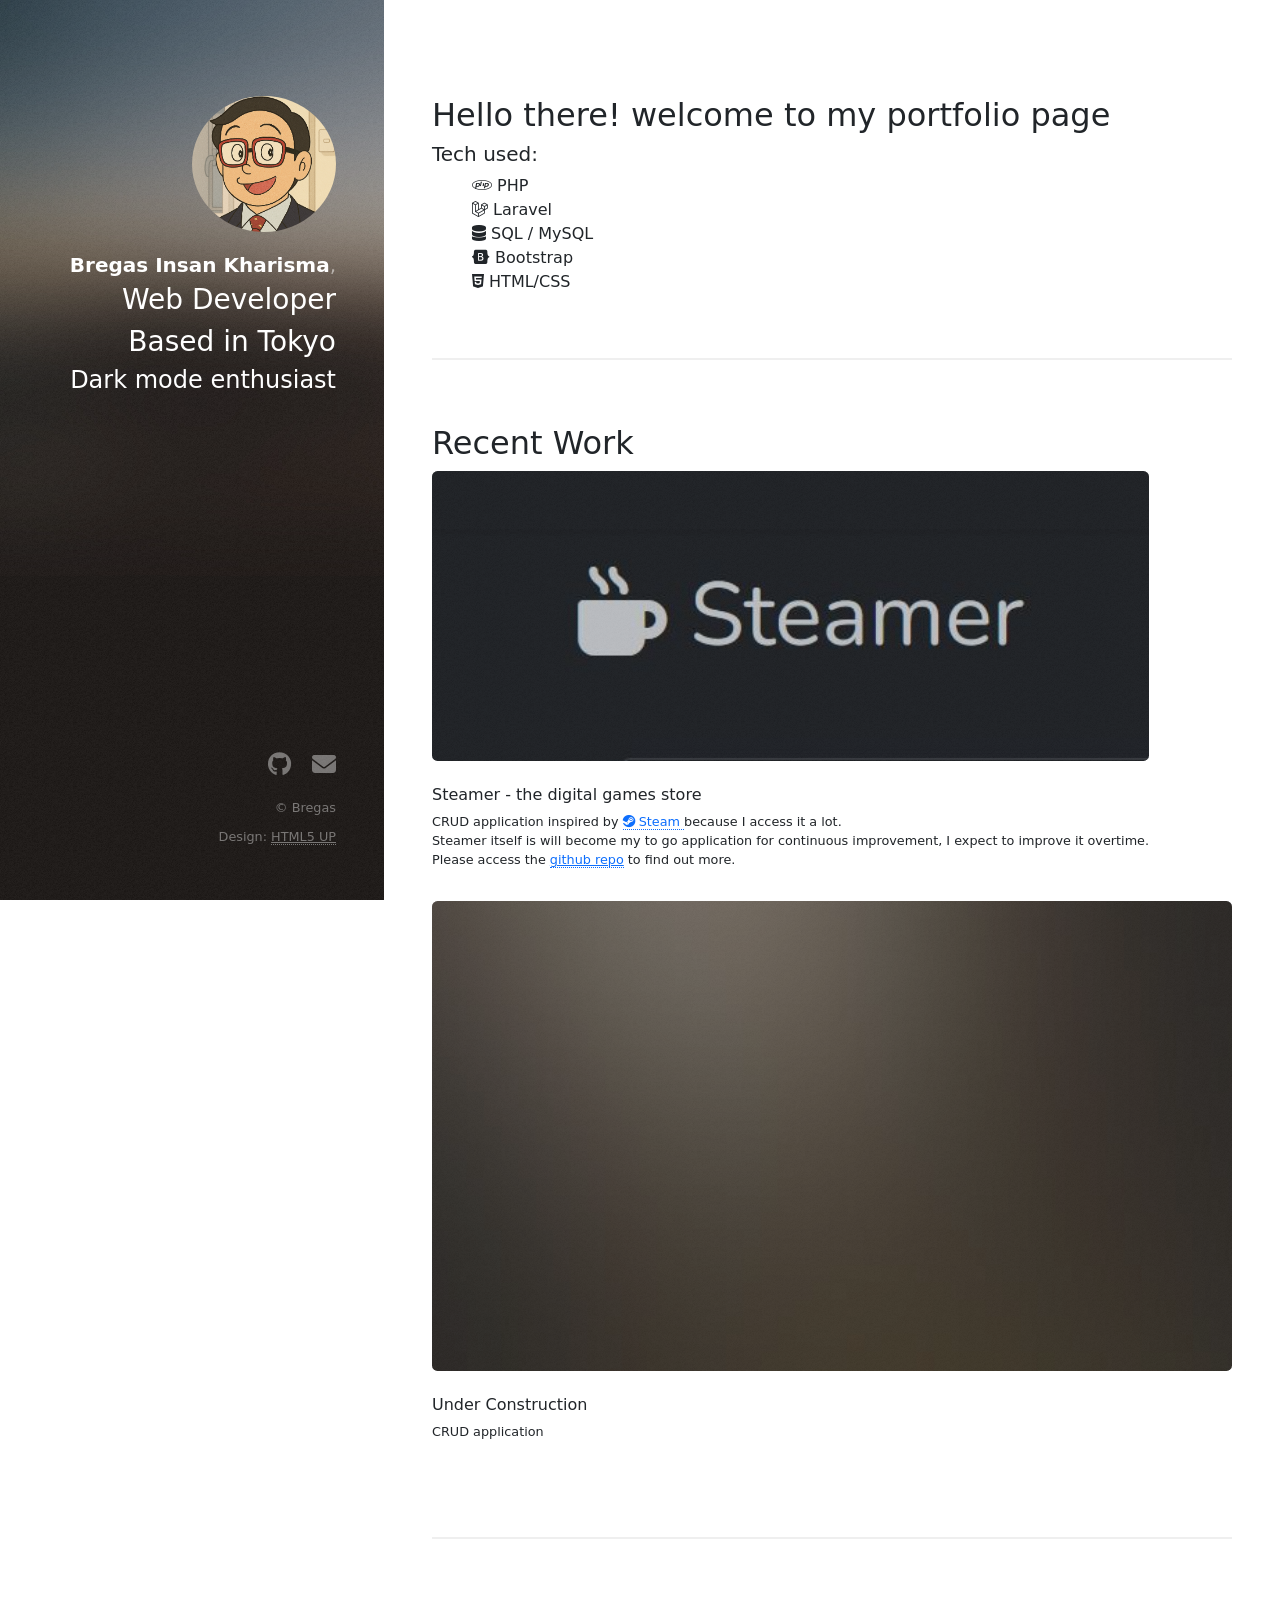
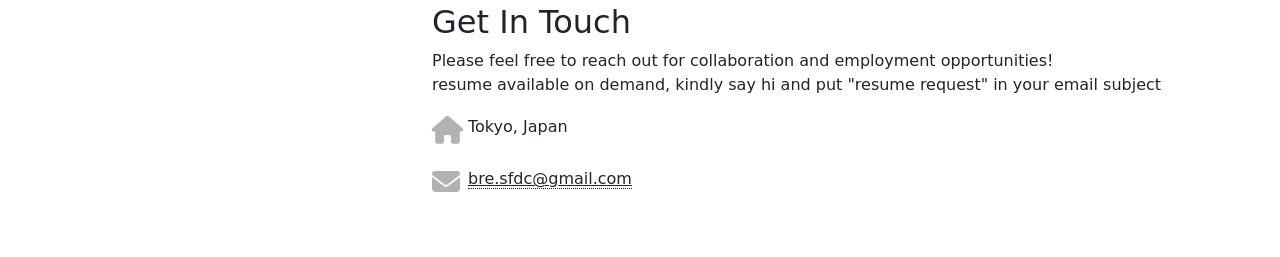
==== index.html @ 103cbf83 "Update index.html" ====
<!DOCTYPE HTML>
<!--
	Strata by HTML5 UP
	html5up.net | @ajlkn
	Free for personal and commercial use under the CCA 3.0 license (html5up.net/license)
-->
<html>

<head>
	<title>Bregas | ブレガス</title>
	<meta charset="utf-8" />
	<meta name="viewport" content="width=device-width, initial-scale=1, user-scalable=no" />
	<link rel="stylesheet" href="assets/css/main.css" />

	<!-- Bootstrap -->
	<link rel="stylesheet" href="https://cdn.jsdelivr.net/npm/bootstrap@5.3.3/dist/css/bootstrap.min.css"
		integrity="sha384-QWTKZyjpPEjISv5WaRU9OFeRpok6YctnYmDr5pNlyT2bRjXh0JMhjY6hW+ALEwIH" crossorigin="anonymous">

	<!-- Fontawesome -->
	<link rel="stylesheet" href="https://cdnjs.cloudflare.com/ajax/libs/font-awesome/6.7.2/css/all.min.css"
		integrity="sha512-Evv84Mr4kqVGRNSgIGL/F/aIDqQb7xQ2vcrdIwxfjThSH8CSR7PBEakCr51Ck+w+/U6swU2Im1vVX0SVk9ABhg=="
		crossorigin="anonymous" referrerpolicy="no-referrer" />

</head>

<body class="is-preload">

	<!-- Header -->
	<header id="header">
		<div class="inner">
			<img src="images/avatar.jpg" alt="" class="image avatar" />
			<h1><strong>Bregas Insan Kharisma</strong>,</h1>
			<h3>Web Developer</h3>
			<h3>Based in Tokyo</h3>
			<h4>Dark mode enthusiast</h4>
		</div>
	</header>

	<!-- Main -->
	<div id="main">

		<!-- One -->
		<section id="one">
			<header class="major">
				<h2>Hello there! welcome to my portfolio page</h2>
			</header>
			<h5>Tech used:</h5>
			<ul class="action" style="list-style: none;">
				<li><i class="fa-brands fa-php"></i> PHP</li>
				<li><i class="fa-brands fa-laravel"></i> Laravel</li>
				<li><i class="fa-solid fa-database"></i></i> SQL / MySQL</li>
				<li><i class="fa-brands fa-bootstrap"></i> Bootstrap</li>
				<li><i class="fa-brands fa-html5"></i> HTML/CSS</li>
			</ul>
		</section>

		<!-- Two -->
		<section id="two">
			<h2>Recent Work</h2>
			<div class="row">
				<article class="col-auto col-12-xsmall work-item">
					<a href="https://bre-portfolio.fun/" class="image fit thumb" target="_blank"><img
							src="images/thumbs/steamer.JPG" alt="steamer" /></a>
					<h3>Steamer - the digital games store</h3>
					<p>CRUD application inspired by <a href="https://store.steampowered.com/"
							class="text-decoration-none" target="_blank"><i class="fa-brands fa-steam"></i> Steam
						</a> because I access it a lot.<br>
						Steamer itself is will become my to go application for continuous improvement, I expect to
						improve it overtime.<br>
						Please access the <a href="https://github.com/Bregas-git/steamer" target="_blank">github
							repo</a> to find out more.
					</p>
				</article>
				<article class="col- col-12-xsmall work-item md">
					<a href="#" class="image fit thumb"><img src="images/thumbs/02.jpg" alt="" /></a>
					<h3>Under Construction</h3>
					<p>CRUD application</p>
				</article>
			</div>
			<!-- <ul class="actions">
				<li><a href="#" class="button">Full Portfolio</a></li>
			</ul> -->
		</section>

		<!-- Three -->
		<section id="three">
			<h2>Get In Touch</h2>
			<p>Please feel free to reach out for collaboration and employment opportunities! <br>
				resume available on demand, kindly say hi and put "resume request" in your email subject
			</p>
			<div class="col-4 col-12-small">
				<ul class="labeled-icons">
					<li>
						<h3 class="icon solid fa-home"><span class="label">Address</span></h3>
						Tokyo, Japan
					</li>
					<!-- <li>
						<h3 class="icon solid fa-mobile-alt"><span class="label">Phone</span></h3>
						000-000-0000
					</li> -->
					<li>
						<h3 class="icon solid fa-envelope"><span class="label">Email</span></h3>
						<a href="#">bre.sfdc@gmail.com</a>
					</li>
				</ul>
			</div>
	</div>
	</section>

	<!-- Four -->
	<!--
					<section id="four">
						<h2>Elements</h2>

						<section>
							<h4>Text</h4>
							<p>This is <b>bold</b> and this is <strong>strong</strong>. This is <i>italic</i> and this is <em>emphasized</em>.
							This is <sup>superscript</sup> text and this is <sub>subscript</sub> text.
							This is <u>underlined</u> and this is code: <code>for (;;) { ... }</code>. Finally, <a href="#">this is a link</a>.</p>
							<hr />
							<header>
								<h4>Heading with a Subtitle</h4>
								<p>Lorem ipsum dolor sit amet nullam id egestas urna aliquam</p>
							</header>
							<p>Nunc lacinia ante nunc ac lobortis. Interdum adipiscing gravida odio porttitor sem non mi integer non faucibus ornare mi ut ante amet placerat aliquet. Volutpat eu sed ante lacinia sapien lorem accumsan varius montes viverra nibh in adipiscing blandit tempus accumsan.</p>
							<header>
								<h5>Heading with a Subtitle</h5>
								<p>Lorem ipsum dolor sit amet nullam id egestas urna aliquam</p>
							</header>
							<p>Nunc lacinia ante nunc ac lobortis. Interdum adipiscing gravida odio porttitor sem non mi integer non faucibus ornare mi ut ante amet placerat aliquet. Volutpat eu sed ante lacinia sapien lorem accumsan varius montes viverra nibh in adipiscing blandit tempus accumsan.</p>
							<hr />
							<h2>Heading Level 2</h2>
							<h3>Heading Level 3</h3>
							<h4>Heading Level 4</h4>
							<h5>Heading Level 5</h5>
							<h6>Heading Level 6</h6>
							<hr />
							<h5>Blockquote</h5>
							<blockquote>Fringilla nisl. Donec accumsan interdum nisi, quis tincidunt felis sagittis eget tempus euismod. Vestibulum ante ipsum primis in faucibus vestibulum. Blandit adipiscing eu felis iaculis volutpat ac adipiscing accumsan faucibus. Vestibulum ante ipsum primis in faucibus lorem ipsum dolor sit amet nullam adipiscing eu felis.</blockquote>
							<h5>Preformatted</h5>
							<pre><code>i = 0;

while (!deck.isInOrder()) {
print 'Iteration ' + i;
deck.shuffle();
i++;
}

print 'It took ' + i + ' iterations to sort the deck.';</code></pre>
						</section>

						<section>
							<h4>Lists</h4>
							<div class="row">
								<div class="col-6 col-12-xsmall">
									<h5>Unordered</h5>
									<ul>
										<li>Dolor pulvinar etiam magna etiam.</li>
										<li>Sagittis adipiscing lorem eleifend.</li>
										<li>Felis enim feugiat dolore viverra.</li>
									</ul>
									<h5>Alternate</h5>
									<ul class="alt">
										<li>Dolor pulvinar etiam magna etiam.</li>
										<li>Sagittis adipiscing lorem eleifend.</li>
										<li>Felis enim feugiat dolore viverra.</li>
									</ul>
								</div>
								<div class="col-6 col-12-xsmall">
									<h5>Ordered</h5>
									<ol>
										<li>Dolor pulvinar etiam magna etiam.</li>
										<li>Etiam vel felis at lorem sed viverra.</li>
										<li>Felis enim feugiat dolore viverra.</li>
										<li>Dolor pulvinar etiam magna etiam.</li>
										<li>Etiam vel felis at lorem sed viverra.</li>
										<li>Felis enim feugiat dolore viverra.</li>
									</ol>
									<h5>Icons</h5>
									<ul class="icons">
										<li><a href="#" class="icon brands fa-twitter"><span class="label">Twitter</span></a></li>
										<li><a href="#" class="icon brands fa-facebook-f"><span class="label">Facebook</span></a></li>
										<li><a href="#" class="icon brands fa-instagram"><span class="label">Instagram</span></a></li>
										<li><a href="#" class="icon brands fa-github"><span class="label">Github</span></a></li>
										<li><a href="#" class="icon brands fa-dribbble"><span class="label">Dribbble</span></a></li>
										<li><a href="#" class="icon brands fa-tumblr"><span class="label">Tumblr</span></a></li>
									</ul>
								</div>
							</div>
							<h5>Actions</h5>
							<ul class="actions">
								<li><a href="#" class="button primary">Default</a></li>
								<li><a href="#" class="button">Default</a></li>
							</ul>
							<ul class="actions small">
								<li><a href="#" class="button primary small">Small</a></li>
								<li><a href="#" class="button small">Small</a></li>
							</ul>
							<div class="row">
								<div class="col-6 col-12-small">
									<ul class="actions stacked">
										<li><a href="#" class="button primary">Default</a></li>
										<li><a href="#" class="button">Default</a></li>
									</ul>
								</div>
								<div class="col-6 col-12-small">
									<ul class="actions stacked">
										<li><a href="#" class="button primary small">Small</a></li>
										<li><a href="#" class="button small">Small</a></li>
									</ul>
								</div>
								<div class="col-6 col-12-small">
									<ul class="actions stacked">
										<li><a href="#" class="button primary fit">Default</a></li>
										<li><a href="#" class="button fit">Default</a></li>
									</ul>
								</div>
								<div class="col-6 col-12-small">
									<ul class="actions stacked">
										<li><a href="#" class="button primary small fit">Small</a></li>
										<li><a href="#" class="button small fit">Small</a></li>
									</ul>
								</div>
							</div>
						</section>

						<section>
							<h4>Table</h4>
							<h5>Default</h5>
							<div class="table-wrapper">
								<table>
									<thead>
										<tr>
											<th>Name</th>
											<th>Description</th>
											<th>Price</th>
										</tr>
									</thead>
									<tbody>
										<tr>
											<td>Item One</td>
											<td>Ante turpis integer aliquet porttitor.</td>
											<td>29.99</td>
										</tr>
										<tr>
											<td>Item Two</td>
											<td>Vis ac commodo adipiscing arcu aliquet.</td>
											<td>19.99</td>
										</tr>
										<tr>
											<td>Item Three</td>
											<td> Morbi faucibus arcu accumsan lorem.</td>
											<td>29.99</td>
										</tr>
										<tr>
											<td>Item Four</td>
											<td>Vitae integer tempus condimentum.</td>
											<td>19.99</td>
										</tr>
										<tr>
											<td>Item Five</td>
											<td>Ante turpis integer aliquet porttitor.</td>
											<td>29.99</td>
										</tr>
									</tbody>
									<tfoot>
										<tr>
											<td colspan="2"></td>
											<td>100.00</td>
										</tr>
									</tfoot>
								</table>
							</div>

							<h5>Alternate</h5>
							<div class="table-wrapper">
								<table class="alt">
									<thead>
										<tr>
											<th>Name</th>
											<th>Description</th>
											<th>Price</th>
										</tr>
									</thead>
									<tbody>
										<tr>
											<td>Item One</td>
											<td>Ante turpis integer aliquet porttitor.</td>
											<td>29.99</td>
										</tr>
										<tr>
											<td>Item Two</td>
											<td>Vis ac commodo adipiscing arcu aliquet.</td>
											<td>19.99</td>
										</tr>
										<tr>
											<td>Item Three</td>
											<td> Morbi faucibus arcu accumsan lorem.</td>
											<td>29.99</td>
										</tr>
										<tr>
											<td>Item Four</td>
											<td>Vitae integer tempus condimentum.</td>
											<td>19.99</td>
										</tr>
										<tr>
											<td>Item Five</td>
											<td>Ante turpis integer aliquet porttitor.</td>
											<td>29.99</td>
										</tr>
									</tbody>
									<tfoot>
										<tr>
											<td colspan="2"></td>
											<td>100.00</td>
										</tr>
									</tfoot>
								</table>
							</div>
						</section>

						<section>
							<h4>Buttons</h4>
							<ul class="actions">
								<li><a href="#" class="button primary">Primary</a></li>
								<li><a href="#" class="button">Default</a></li>
							</ul>
							<ul class="actions">
								<li><a href="#" class="button large">Large</a></li>
								<li><a href="#" class="button">Default</a></li>
								<li><a href="#" class="button small">Small</a></li>
							</ul>
							<ul class="actions fit">
								<li><a href="#" class="button primary fit">Fit</a></li>
								<li><a href="#" class="button fit">Fit</a></li>
							</ul>
							<ul class="actions fit small">
								<li><a href="#" class="button primary fit small">Fit + Small</a></li>
								<li><a href="#" class="button fit small">Fit + Small</a></li>
							</ul>
							<ul class="actions">
								<li><a href="#" class="button primary icon solid fa-download">Icon</a></li>
								<li><a href="#" class="button icon solid fa-download">Icon</a></li>
							</ul>
							<ul class="actions">
								<li><span class="button primary disabled">Primary</span></li>
								<li><span class="button disabled">Default</span></li>
							</ul>
						</section>

						<section>
							<h4>Form</h4>
							<form method="post" action="#">
								<div class="row gtr-uniform gtr-50">
									<div class="col-6 col-12-xsmall">
										<input type="text" name="demo-name" id="demo-name" value="" placeholder="Name" />
									</div>
									<div class="col-6 col-12-xsmall">
										<input type="email" name="demo-email" id="demo-email" value="" placeholder="Email" />
									</div>
									<div class="col-12">
										<select name="demo-category" id="demo-category">
											<option value="">- Category -</option>
											<option value="1">Manufacturing</option>
											<option value="1">Shipping</option>
											<option value="1">Administration</option>
											<option value="1">Human Resources</option>
										</select>
									</div>
									<div class="col-4 col-12-small">
										<input type="radio" id="demo-priority-low" name="demo-priority" checked>
										<label for="demo-priority-low">Low Priority</label>
									</div>
									<div class="col-4 col-12-small">
										<input type="radio" id="demo-priority-normal" name="demo-priority">
										<label for="demo-priority-normal">Normal Priority</label>
									</div>
									<div class="col-4 col-12-small">
										<input type="radio" id="demo-priority-high" name="demo-priority">
										<label for="demo-priority-high">High Priority</label>
									</div>
									<div class="col-6 col-12-small">
										<input type="checkbox" id="demo-copy" name="demo-copy">
										<label for="demo-copy">Email me a copy of this message</label>
									</div>
									<div class="col-6 col-12-small">
										<input type="checkbox" id="demo-human" name="demo-human" checked>
										<label for="demo-human">I am a human and not a robot</label>
									</div>
									<div class="col-12">
										<textarea name="demo-message" id="demo-message" placeholder="Enter your message" rows="6"></textarea>
									</div>
									<div class="col-12">
										<ul class="actions">
											<li><input type="submit" value="Send Message" class="primary" /></li>
											<li><input type="reset" value="Reset" /></li>
										</ul>
									</div>
								</div>
							</form>
						</section>

						<section>
							<h4>Image</h4>
							<h5>Fit</h5>
							<div class="box alt">
								<div class="row gtr-50 gtr-uniform">
									<div class="col-12"><span class="image fit"><img src="images/fulls/05.jpg" alt="" /></span></div>
									<div class="col-4"><span class="image fit"><img src="images/thumbs/01.jpg" alt="" /></span></div>
									<div class="col-4"><span class="image fit"><img src="images/thumbs/02.jpg" alt="" /></span></div>
									<div class="col-4"><span class="image fit"><img src="images/thumbs/03.jpg" alt="" /></span></div>
									<div class="col-4"><span class="image fit"><img src="images/thumbs/04.jpg" alt="" /></span></div>
									<div class="col-4"><span class="image fit"><img src="images/thumbs/05.jpg" alt="" /></span></div>
									<div class="col-4"><span class="image fit"><img src="images/thumbs/06.jpg" alt="" /></span></div>
									<div class="col-4"><span class="image fit"><img src="images/thumbs/03.jpg" alt="" /></span></div>
									<div class="col-4"><span class="image fit"><img src="images/thumbs/02.jpg" alt="" /></span></div>
									<div class="col-4"><span class="image fit"><img src="images/thumbs/01.jpg" alt="" /></span></div>
								</div>
							</div> -->
	</section>

	</section>


	</div>

	<!-- Footer -->
	<footer id="footer">
		<div class="inner">
			<ul class="icons">
				<li><a href="https://github.com/Bregas-git" class="icon brands fa-github"><span
							class="label">Twitter</span></a></li>
				<li><a href="" class="icon solid fa-envelope"><span class="label">Email</span></a></li>
			</ul>
			<ul class="copyright">
				<li>&copy; Bregas</li>
				<li>Design: <a href="http://html5up.net">HTML5 UP</a></li>
			</ul>
		</div>
	</footer>

	<!-- Scripts -->
	<script src="assets/js/jquery.min.js"></script>
	<script src="assets/js/browser.min.js"></script>
	<script src="assets/js/breakpoints.min.js"></script>
	<script src="assets/js/util.js"></script>
	<script src="assets/js/main.js"></script>

</body>

</html>
---- assets/css/main.css ----
@import url("fontawesome-all.min.css");
@import url("https://fonts.googleapis.com/css?family=Source+Sans+Pro:400,400italic");

/*
	Strata by HTML5 UP
	html5up.net | @ajlkn
	Free for personal and commercial use under the CCA 3.0 license (html5up.net/license)
*/

html, body, div, span, applet, object,
iframe, h1, h2, h3, h4, h5, h6, p, blockquote,
pre, a, abbr, acronym, address, big, cite,
code, del, dfn, em, img, ins, kbd, q, s, samp,
small, strike, strong, sub, sup, tt, var, b,
u, i, center, dl, dt, dd, ol, ul, li, fieldset,
form, label, legend, table, caption, tbody,
tfoot, thead, tr, th, td, article, aside,
canvas, details, embed, figure, figcaption,
footer, header, hgroup, menu, nav, output, ruby,
section, summary, time, mark, audio, video {
	margin: 0;
	padding: 0;
	border: 0;
	font-size: 100%;
	font: inherit;
	vertical-align: baseline;}

article, aside, details, figcaption, figure,
footer, header, hgroup, menu, nav, section {
	display: block;}

body {
	line-height: 1;
}

ol, ul {
	list-style: none;
}

blockquote, q {
	quotes: none;
}

	blockquote:before, blockquote:after, q:before, q:after {
		content: '';
		content: none;
	}

table {
	border-collapse: collapse;
	border-spacing: 0;
}

body {
	-webkit-text-size-adjust: none;
}

mark {
	background-color: transparent;
	color: inherit;
}

input::-moz-focus-inner {
	border: 0;
	padding: 0;
}

input, select, textarea {
	-moz-appearance: none;
	-webkit-appearance: none;
	-ms-appearance: none;
	appearance: none;
}

/* Basic */

	html {
		box-sizing: border-box;
	}

	*, *:before, *:after {
		box-sizing: inherit;
	}

	body {
		background: #3b3b3b;
	}

		body.is-preload *, body.is-preload *:before, body.is-preload *:after {
			-moz-animation: none !important;
			-webkit-animation: none !important;
			-ms-animation: none !important;
			animation: none !important;
			-moz-transition: none !important;
			-webkit-transition: none !important;
			-ms-transition: none !important;
			transition: none !important;
		}

	body, input, select, textarea {
		color: #a2a2a2;
		font-family: "Source Sans Pro", Helvetica, sans-serif;
		font-size: 16pt;
		font-weight: 400;
		line-height: 1.75em;
	}

	a {
		-moz-transition: color 0.2s ease-in-out, border-color 0.2s ease-in-out;
		-webkit-transition: color 0.2s ease-in-out, border-color 0.2s ease-in-out;
		-ms-transition: color 0.2s ease-in-out, border-color 0.2s ease-in-out;
		transition: color 0.2s ease-in-out, border-color 0.2s ease-in-out;
		border-bottom: dotted 1px;
		color: #49bf9d;
		text-decoration: none;
	}

		a:hover {
			border-bottom-color: transparent;
			color: #49bf9d !important;
			text-decoration: none;
		}

	strong, b {
		color: #787878;
		font-weight: 400;
	}

	em, i {
		font-style: italic;
	}

	p {
		margin: 0 0 2em 0;
	}

	h1, h2, h3, h4, h5, h6 {
		color: #787878;
		font-weight: 400;
		line-height: 1em;
		margin: 0 0 1em 0;
	}

		h1 a, h2 a, h3 a, h4 a, h5 a, h6 a {
			color: inherit;
			text-decoration: none;
		}

	h1 {
		font-size: 2em;
		line-height: 1.5em;
	}

	h2 {
		font-size: 1.5em;
		line-height: 1.5em;
	}

	h3 {
		font-size: 1.25em;
		line-height: 1.5em;
	}

	h4 {
		font-size: 1.1em;
		line-height: 1.5em;
	}

	h5 {
		font-size: 0.9em;
		line-height: 1.5em;
	}

	h6 {
		font-size: 0.7em;
		line-height: 1.5em;
	}

	sub {
		font-size: 0.8em;
		position: relative;
		top: 0.5em;
	}

	sup {
		font-size: 0.8em;
		position: relative;
		top: -0.5em;
	}

	hr {
		border: 0;
		border-bottom: solid 2px #efefef;
		margin: 2em 0;
	}

		hr.major {
			margin: 3em 0;
		}

	blockquote {
		border-left: solid 6px #efefef;
		font-style: italic;
		margin: 0 0 2em 0;
		padding: 0.5em 0 0.5em 1.5em;
	}

	code {
		background: #f7f7f7;
		border-radius: 0.35em;
		border: solid 2px #efefef;
		font-family: "Courier New", monospace;
		font-size: 0.9em;
		margin: 0 0.25em;
		padding: 0.25em 0.65em;
	}

	pre {
		-webkit-overflow-scrolling: touch;
		font-family: "Courier New", monospace;
		font-size: 0.9em;
		margin: 0 0 2em 0;
	}

		pre code {
			display: block;
			line-height: 1.75em;
			padding: 1em 1.5em;
			overflow-x: auto;
		}

	.align-left {
		text-align: left;
	}

	.align-center {
		text-align: center;
	}

	.align-right {
		text-align: right;
	}

/* Container */

	.container {
		margin: 0 auto;
		max-width: calc(100% - 4em);
		width: 100%;
	}

		.container.xsmall {
			width: 25%;
		}

		.container.small {
			width: 50%;
		}

		.container.medium {
			width: 75%;
		}

		.container.large {
			width: 125%;
		}

		.container.xlarge {
			width: 150%;
		}

		.container.max {
			width: 100%;
		}

		@media screen and (max-width: 980px) {

			.container {
				width: 100% !important;
				max-width: 100% !important;
			}

		}

		@media screen and (max-width: 480px) {

			.container {
				max-width: calc(100% - 3em);
			}

		}

/* Row */

	.row {
		display: flex;
		flex-wrap: wrap;
		box-sizing: border-box;
		align-items: stretch;
	}

		.row > * {
			box-sizing: border-box;
		}

		.row.gtr-uniform > * > :last-child {
			margin-bottom: 0;
		}

		.row.aln-left {
			justify-content: flex-start;
		}

		.row.aln-center {
			justify-content: center;
		}

		.row.aln-right {
			justify-content: flex-end;
		}

		.row.aln-top {
			align-items: flex-start;
		}

		.row.aln-middle {
			align-items: center;
		}

		.row.aln-bottom {
			align-items: flex-end;
		}

		.row > .imp {
			order: -1;
		}

		.row > .col-1 {
			width: 8.33333%;
		}

		.row > .off-1 {
			margin-left: 8.33333%;
		}

		.row > .col-2 {
			width: 16.66667%;
		}

		.row > .off-2 {
			margin-left: 16.66667%;
		}

		.row > .col-3 {
			width: 25%;
		}

		.row > .off-3 {
			margin-left: 25%;
		}

		.row > .col-4 {
			width: 33.33333%;
		}

		.row > .off-4 {
			margin-left: 33.33333%;
		}

		.row > .col-5 {
			width: 41.66667%;
		}

		.row > .off-5 {
			margin-left: 41.66667%;
		}

		.row > .col-6 {
			width: 50%;
		}

		.row > .off-6 {
			margin-left: 50%;
		}

		.row > .col-7 {
			width: 58.33333%;
		}

		.row > .off-7 {
			margin-left: 58.33333%;
		}

		.row > .col-8 {
			width: 66.66667%;
		}

		.row > .off-8 {
			margin-left: 66.66667%;
		}

		.row > .col-9 {
			width: 75%;
		}

		.row > .off-9 {
			margin-left: 75%;
		}

		.row > .col-10 {
			width: 83.33333%;
		}

		.row > .off-10 {
			margin-left: 83.33333%;
		}

		.row > .col-11 {
			width: 91.66667%;
		}

		.row > .off-11 {
			margin-left: 91.66667%;
		}

		.row > .col-12 {
			width: 100%;
		}

		.row > .off-12 {
			margin-left: 100%;
		}

		.row.gtr-0 {
			margin-top: 0;
			margin-left: 0em;
		}

			.row.gtr-0 > * {
				padding: 0 0 0 0em;
			}

			.row.gtr-0.gtr-uniform {
				margin-top: 0em;
			}

				.row.gtr-0.gtr-uniform > * {
					padding-top: 0em;
				}

		.row.gtr-25 {
			margin-top: 0;
			margin-left: -0.625em;
		}

			.row.gtr-25 > * {
				padding: 0 0 0 0.625em;
			}

			.row.gtr-25.gtr-uniform {
				margin-top: -0.625em;
			}

				.row.gtr-25.gtr-uniform > * {
					padding-top: 0.625em;
				}

		.row.gtr-50 {
			margin-top: 0;
			margin-left: -1.25em;
		}

			.row.gtr-50 > * {
				padding: 0 0 0 1.25em;
			}

			.row.gtr-50.gtr-uniform {
				margin-top: -1.25em;
			}

				.row.gtr-50.gtr-uniform > * {
					padding-top: 1.25em;
				}

		.row {
			margin-top: 0;
			margin-left: -2.5em;
		}

			.row > * {
				padding: 0 0 0 2.5em;
			}

			.row.gtr-uniform {
				margin-top: -2.5em;
			}

				.row.gtr-uniform > * {
					padding-top: 2.5em;
				}

		.row.gtr-150 {
			margin-top: 0;
			margin-left: -3.75em;
		}

			.row.gtr-150 > * {
				padding: 0 0 0 3.75em;
			}

			.row.gtr-150.gtr-uniform {
				margin-top: -3.75em;
			}

				.row.gtr-150.gtr-uniform > * {
					padding-top: 3.75em;
				}

		.row.gtr-200 {
			margin-top: 0;
			margin-left: -5em;
		}

			.row.gtr-200 > * {
				padding: 0 0 0 5em;
			}

			.row.gtr-200.gtr-uniform {
				margin-top: -5em;
			}

				.row.gtr-200.gtr-uniform > * {
					padding-top: 5em;
				}

		@media screen and (max-width: 1800px) {

			.row {
				display: flex;
				flex-wrap: wrap;
				box-sizing: border-box;
				align-items: stretch;
			}

				.row > * {
					box-sizing: border-box;
				}

				.row.gtr-uniform > * > :last-child {
					margin-bottom: 0;
				}

				.row.aln-left {
					justify-content: flex-start;
				}

				.row.aln-center {
					justify-content: center;
				}

				.row.aln-right {
					justify-content: flex-end;
				}

				.row.aln-top {
					align-items: flex-start;
				}

				.row.aln-middle {
					align-items: center;
				}

				.row.aln-bottom {
					align-items: flex-end;
				}

				.row > .imp-xlarge {
					order: -1;
				}

				.row > .col-1-xlarge {
					width: 8.33333%;
				}

				.row > .off-1-xlarge {
					margin-left: 8.33333%;
				}

				.row > .col-2-xlarge {
					width: 16.66667%;
				}

				.row > .off-2-xlarge {
					margin-left: 16.66667%;
				}

				.row > .col-3-xlarge {
					width: 25%;
				}

				.row > .off-3-xlarge {
					margin-left: 25%;
				}

				.row > .col-4-xlarge {
					width: 33.33333%;
				}

				.row > .off-4-xlarge {
					margin-left: 33.33333%;
				}

				.row > .col-5-xlarge {
					width: 41.66667%;
				}

				.row > .off-5-xlarge {
					margin-left: 41.66667%;
				}

				.row > .col-6-xlarge {
					width: 50%;
				}

				.row > .off-6-xlarge {
					margin-left: 50%;
				}

				.row > .col-7-xlarge {
					width: 58.33333%;
				}

				.row > .off-7-xlarge {
					margin-left: 58.33333%;
				}

				.row > .col-8-xlarge {
					width: 66.66667%;
				}

				.row > .off-8-xlarge {
					margin-left: 66.66667%;
				}

				.row > .col-9-xlarge {
					width: 75%;
				}

				.row > .off-9-xlarge {
					margin-left: 75%;
				}

				.row > .col-10-xlarge {
					width: 83.33333%;
				}

				.row > .off-10-xlarge {
					margin-left: 83.33333%;
				}

				.row > .col-11-xlarge {
					width: 91.66667%;
				}

				.row > .off-11-xlarge {
					margin-left: 91.66667%;
				}

				.row > .col-12-xlarge {
					width: 100%;
				}

				.row > .off-12-xlarge {
					margin-left: 100%;
				}

				.row.gtr-0 {
					margin-top: 0;
					margin-left: 0em;
				}

					.row.gtr-0 > * {
						padding: 0 0 0 0em;
					}

					.row.gtr-0.gtr-uniform {
						margin-top: 0em;
					}

						.row.gtr-0.gtr-uniform > * {
							padding-top: 0em;
						}

				.row.gtr-25 {
					margin-top: 0;
					margin-left: -0.625em;
				}

					.row.gtr-25 > * {
						padding: 0 0 0 0.625em;
					}

					.row.gtr-25.gtr-uniform {
						margin-top: -0.625em;
					}

						.row.gtr-25.gtr-uniform > * {
							padding-top: 0.625em;
						}

				.row.gtr-50 {
					margin-top: 0;
					margin-left: -1.25em;
				}

					.row.gtr-50 > * {
						padding: 0 0 0 1.25em;
					}

					.row.gtr-50.gtr-uniform {
						margin-top: -1.25em;
					}

						.row.gtr-50.gtr-uniform > * {
							padding-top: 1.25em;
						}

				.row {
					margin-top: 0;
					margin-left: -2.5em;
				}

					.row > * {
						padding: 0 0 0 2.5em;
					}

					.row.gtr-uniform {
						margin-top: -2.5em;
					}

						.row.gtr-uniform > * {
							padding-top: 2.5em;
						}

				.row.gtr-150 {
					margin-top: 0;
					margin-left: -3.75em;
				}

					.row.gtr-150 > * {
						padding: 0 0 0 3.75em;
					}

					.row.gtr-150.gtr-uniform {
						margin-top: -3.75em;
					}

						.row.gtr-150.gtr-uniform > * {
							padding-top: 3.75em;
						}

				.row.gtr-200 {
					margin-top: 0;
					margin-left: -5em;
				}

					.row.gtr-200 > * {
						padding: 0 0 0 5em;
					}

					.row.gtr-200.gtr-uniform {
						margin-top: -5em;
					}

						.row.gtr-200.gtr-uniform > * {
							padding-top: 5em;
						}

		}

		@media screen and (max-width: 1280px) {

			.row {
				display: flex;
				flex-wrap: wrap;
				box-sizing: border-box;
				align-items: stretch;
			}

				.row > * {
					box-sizing: border-box;
				}

				.row.gtr-uniform > * > :last-child {
					margin-bottom: 0;
				}

				.row.aln-left {
					justify-content: flex-start;
				}

				.row.aln-center {
					justify-content: center;
				}

				.row.aln-right {
					justify-content: flex-end;
				}

				.row.aln-top {
					align-items: flex-start;
				}

				.row.aln-middle {
					align-items: center;
				}

				.row.aln-bottom {
					align-items: flex-end;
				}

				.row > .imp-large {
					order: -1;
				}

				.row > .col-1-large {
					width: 8.33333%;
				}

				.row > .off-1-large {
					margin-left: 8.33333%;
				}

				.row > .col-2-large {
					width: 16.66667%;
				}

				.row > .off-2-large {
					margin-left: 16.66667%;
				}

				.row > .col-3-large {
					width: 25%;
				}

				.row > .off-3-large {
					margin-left: 25%;
				}

				.row > .col-4-large {
					width: 33.33333%;
				}

				.row > .off-4-large {
					margin-left: 33.33333%;
				}

				.row > .col-5-large {
					width: 41.66667%;
				}

				.row > .off-5-large {
					margin-left: 41.66667%;
				}

				.row > .col-6-large {
					width: 50%;
				}

				.row > .off-6-large {
					margin-left: 50%;
				}

				.row > .col-7-large {
					width: 58.33333%;
				}

				.row > .off-7-large {
					margin-left: 58.33333%;
				}

				.row > .col-8-large {
					width: 66.66667%;
				}

				.row > .off-8-large {
					margin-left: 66.66667%;
				}

				.row > .col-9-large {
					width: 75%;
				}

				.row > .off-9-large {
					margin-left: 75%;
				}

				.row > .col-10-large {
					width: 83.33333%;
				}

				.row > .off-10-large {
					margin-left: 83.33333%;
				}

				.row > .col-11-large {
					width: 91.66667%;
				}

				.row > .off-11-large {
					margin-left: 91.66667%;
				}

				.row > .col-12-large {
					width: 100%;
				}

				.row > .off-12-large {
					margin-left: 100%;
				}

				.row.gtr-0 {
					margin-top: 0;
					margin-left: 0em;
				}

					.row.gtr-0 > * {
						padding: 0 0 0 0em;
					}

					.row.gtr-0.gtr-uniform {
						margin-top: 0em;
					}

						.row.gtr-0.gtr-uniform > * {
							padding-top: 0em;
						}

				.row.gtr-25 {
					margin-top: 0;
					margin-left: -0.5em;
				}

					.row.gtr-25 > * {
						padding: 0 0 0 0.5em;
					}

					.row.gtr-25.gtr-uniform {
						margin-top: -0.5em;
					}

						.row.gtr-25.gtr-uniform > * {
							padding-top: 0.5em;
						}

				.row.gtr-50 {
					margin-top: 0;
					margin-left: -1em;
				}

					.row.gtr-50 > * {
						padding: 0 0 0 1em;
					}

					.row.gtr-50.gtr-uniform {
						margin-top: -1em;
					}

						.row.gtr-50.gtr-uniform > * {
							padding-top: 1em;
						}

				.row {
					margin-top: 0;
					margin-left: -2em;
				}

					.row > * {
						padding: 0 0 0 2em;
					}

					.row.gtr-uniform {
						margin-top: -2em;
					}

						.row.gtr-uniform > * {
							padding-top: 2em;
						}

				.row.gtr-150 {
					margin-top: 0;
					margin-left: -3em;
				}

					.row.gtr-150 > * {
						padding: 0 0 0 3em;
					}

					.row.gtr-150.gtr-uniform {
						margin-top: -3em;
					}

						.row.gtr-150.gtr-uniform > * {
							padding-top: 3em;
						}

				.row.gtr-200 {
					margin-top: 0;
					margin-left: -4em;
				}

					.row.gtr-200 > * {
						padding: 0 0 0 4em;
					}

					.row.gtr-200.gtr-uniform {
						margin-top: -4em;
					}

						.row.gtr-200.gtr-uniform > * {
							padding-top: 4em;
						}

		}

		@media screen and (max-width: 980px) {

			.row {
				display: flex;
				flex-wrap: wrap;
				box-sizing: border-box;
				align-items: stretch;
			}

				.row > * {
					box-sizing: border-box;
				}

				.row.gtr-uniform > * > :last-child {
					margin-bottom: 0;
				}

				.row.aln-left {
					justify-content: flex-start;
				}

				.row.aln-center {
					justify-content: center;
				}

				.row.aln-right {
					justify-content: flex-end;
				}

				.row.aln-top {
					align-items: flex-start;
				}

				.row.aln-middle {
					align-items: center;
				}

				.row.aln-bottom {
					align-items: flex-end;
				}

				.row > .imp-medium {
					order: -1;
				}

				.row > .col-1-medium {
					width: 8.33333%;
				}

				.row > .off-1-medium {
					margin-left: 8.33333%;
				}

				.row > .col-2-medium {
					width: 16.66667%;
				}

				.row > .off-2-medium {
					margin-left: 16.66667%;
				}

				.row > .col-3-medium {
					width: 25%;
				}

				.row > .off-3-medium {
					margin-left: 25%;
				}

				.row > .col-4-medium {
					width: 33.33333%;
				}

				.row > .off-4-medium {
					margin-left: 33.33333%;
				}

				.row > .col-5-medium {
					width: 41.66667%;
				}

				.row > .off-5-medium {
					margin-left: 41.66667%;
				}

				.row > .col-6-medium {
					width: 50%;
				}

				.row > .off-6-medium {
					margin-left: 50%;
				}

				.row > .col-7-medium {
					width: 58.33333%;
				}

				.row > .off-7-medium {
					margin-left: 58.33333%;
				}

				.row > .col-8-medium {
					width: 66.66667%;
				}

				.row > .off-8-medium {
					margin-left: 66.66667%;
				}

				.row > .col-9-medium {
					width: 75%;
				}

				.row > .off-9-medium {
					margin-left: 75%;
				}

				.row > .col-10-medium {
					width: 83.33333%;
				}

				.row > .off-10-medium {
					margin-left: 83.33333%;
				}

				.row > .col-11-medium {
					width: 91.66667%;
				}

				.row > .off-11-medium {
					margin-left: 91.66667%;
				}

				.row > .col-12-medium {
					width: 100%;
				}

				.row > .off-12-medium {
					margin-left: 100%;
				}

				.row.gtr-0 {
					margin-top: 0;
					margin-left: 0em;
				}

					.row.gtr-0 > * {
						padding: 0 0 0 0em;
					}

					.row.gtr-0.gtr-uniform {
						margin-top: 0em;
					}

						.row.gtr-0.gtr-uniform > * {
							padding-top: 0em;
						}

				.row.gtr-25 {
					margin-top: 0;
					margin-left: -0.5em;
				}

					.row.gtr-25 > * {
						padding: 0 0 0 0.5em;
					}

					.row.gtr-25.gtr-uniform {
						margin-top: -0.5em;
					}

						.row.gtr-25.gtr-uniform > * {
							padding-top: 0.5em;
						}

				.row.gtr-50 {
					margin-top: 0;
					margin-left: -1em;
				}

					.row.gtr-50 > * {
						padding: 0 0 0 1em;
					}

					.row.gtr-50.gtr-uniform {
						margin-top: -1em;
					}

						.row.gtr-50.gtr-uniform > * {
							padding-top: 1em;
						}

				.row {
					margin-top: 0;
					margin-left: -2em;
				}

					.row > * {
						padding: 0 0 0 2em;
					}

					.row.gtr-uniform {
						margin-top: -2em;
					}

						.row.gtr-uniform > * {
							padding-top: 2em;
						}

				.row.gtr-150 {
					margin-top: 0;
					margin-left: -3em;
				}

					.row.gtr-150 > * {
						padding: 0 0 0 3em;
					}

					.row.gtr-150.gtr-uniform {
						margin-top: -3em;
					}

						.row.gtr-150.gtr-uniform > * {
							padding-top: 3em;
						}

				.row.gtr-200 {
					margin-top: 0;
					margin-left: -4em;
				}

					.row.gtr-200 > * {
						padding: 0 0 0 4em;
					}

					.row.gtr-200.gtr-uniform {
						margin-top: -4em;
					}

						.row.gtr-200.gtr-uniform > * {
							padding-top: 4em;
						}

		}

		@media screen and (max-width: 736px) {

			.row {
				display: flex;
				flex-wrap: wrap;
				box-sizing: border-box;
				align-items: stretch;
			}

				.row > * {
					box-sizing: border-box;
				}

				.row.gtr-uniform > * > :last-child {
					margin-bottom: 0;
				}

				.row.aln-left {
					justify-content: flex-start;
				}

				.row.aln-center {
					justify-content: center;
				}

				.row.aln-right {
					justify-content: flex-end;
				}

				.row.aln-top {
					align-items: flex-start;
				}

				.row.aln-middle {
					align-items: center;
				}

				.row.aln-bottom {
					align-items: flex-end;
				}

				.row > .imp-small {
					order: -1;
				}

				.row > .col-1-small {
					width: 8.33333%;
				}

				.row > .off-1-small {
					margin-left: 8.33333%;
				}

				.row > .col-2-small {
					width: 16.66667%;
				}

				.row > .off-2-small {
					margin-left: 16.66667%;
				}

				.row > .col-3-small {
					width: 25%;
				}

				.row > .off-3-small {
					margin-left: 25%;
				}

				.row > .col-4-small {
					width: 33.33333%;
				}

				.row > .off-4-small {
					margin-left: 33.33333%;
				}

				.row > .col-5-small {
					width: 41.66667%;
				}

				.row > .off-5-small {
					margin-left: 41.66667%;
				}

				.row > .col-6-small {
					width: 50%;
				}

				.row > .off-6-small {
					margin-left: 50%;
				}

				.row > .col-7-small {
					width: 58.33333%;
				}

				.row > .off-7-small {
					margin-left: 58.33333%;
				}

				.row > .col-8-small {
					width: 66.66667%;
				}

				.row > .off-8-small {
					margin-left: 66.66667%;
				}

				.row > .col-9-small {
					width: 75%;
				}

				.row > .off-9-small {
					margin-left: 75%;
				}

				.row > .col-10-small {
					width: 83.33333%;
				}

				.row > .off-10-small {
					margin-left: 83.33333%;
				}

				.row > .col-11-small {
					width: 91.66667%;
				}

				.row > .off-11-small {
					margin-left: 91.66667%;
				}

				.row > .col-12-small {
					width: 100%;
				}

				.row > .off-12-small {
					margin-left: 100%;
				}

				.row.gtr-0 {
					margin-top: 0;
					margin-left: 0em;
				}

					.row.gtr-0 > * {
						padding: 0 0 0 0em;
					}

					.row.gtr-0.gtr-uniform {
						margin-top: 0em;
					}

						.row.gtr-0.gtr-uniform > * {
							padding-top: 0em;
						}

				.row.gtr-25 {
					margin-top: 0;
					margin-left: -0.375em;
				}

					.row.gtr-25 > * {
						padding: 0 0 0 0.375em;
					}

					.row.gtr-25.gtr-uniform {
						margin-top: -0.375em;
					}

						.row.gtr-25.gtr-uniform > * {
							padding-top: 0.375em;
						}

				.row.gtr-50 {
					margin-top: 0;
					margin-left: -0.75em;
				}

					.row.gtr-50 > * {
						padding: 0 0 0 0.75em;
					}

					.row.gtr-50.gtr-uniform {
						margin-top: -0.75em;
					}

						.row.gtr-50.gtr-uniform > * {
							padding-top: 0.75em;
						}

				.row {
					margin-top: 0;
					margin-left: -1.5em;
				}

					.row > * {
						padding: 0 0 0 1.5em;
					}

					.row.gtr-uniform {
						margin-top: -1.5em;
					}

						.row.gtr-uniform > * {
							padding-top: 1.5em;
						}

				.row.gtr-150 {
					margin-top: 0;
					margin-left: -2.25em;
				}

					.row.gtr-150 > * {
						padding: 0 0 0 2.25em;
					}

					.row.gtr-150.gtr-uniform {
						margin-top: -2.25em;
					}

						.row.gtr-150.gtr-uniform > * {
							padding-top: 2.25em;
						}

				.row.gtr-200 {
					margin-top: 0;
					margin-left: -3em;
				}

					.row.gtr-200 > * {
						padding: 0 0 0 3em;
					}

					.row.gtr-200.gtr-uniform {
						margin-top: -3em;
					}

						.row.gtr-200.gtr-uniform > * {
							padding-top: 3em;
						}

		}

		@media screen and (max-width: 480px) {

			.row {
				display: flex;
				flex-wrap: wrap;
				box-sizing: border-box;
				align-items: stretch;
			}

				.row > * {
					box-sizing: border-box;
				}

				.row.gtr-uniform > * > :last-child {
					margin-bottom: 0;
				}

				.row.aln-left {
					justify-content: flex-start;
				}

				.row.aln-center {
					justify-content: center;
				}

				.row.aln-right {
					justify-content: flex-end;
				}

				.row.aln-top {
					align-items: flex-start;
				}

				.row.aln-middle {
					align-items: center;
				}

				.row.aln-bottom {
					align-items: flex-end;
				}

				.row > .imp-xsmall {
					order: -1;
				}

				.row > .col-1-xsmall {
					width: 8.33333%;
				}

				.row > .off-1-xsmall {
					margin-left: 8.33333%;
				}

				.row > .col-2-xsmall {
					width: 16.66667%;
				}

				.row > .off-2-xsmall {
					margin-left: 16.66667%;
				}

				.row > .col-3-xsmall {
					width: 25%;
				}

				.row > .off-3-xsmall {
					margin-left: 25%;
				}

				.row > .col-4-xsmall {
					width: 33.33333%;
				}

				.row > .off-4-xsmall {
					margin-left: 33.33333%;
				}

				.row > .col-5-xsmall {
					width: 41.66667%;
				}

				.row > .off-5-xsmall {
					margin-left: 41.66667%;
				}

				.row > .col-6-xsmall {
					width: 50%;
				}

				.row > .off-6-xsmall {
					margin-left: 50%;
				}

				.row > .col-7-xsmall {
					width: 58.33333%;
				}

				.row > .off-7-xsmall {
					margin-left: 58.33333%;
				}

				.row > .col-8-xsmall {
					width: 66.66667%;
				}

				.row > .off-8-xsmall {
					margin-left: 66.66667%;
				}

				.row > .col-9-xsmall {
					width: 75%;
				}

				.row > .off-9-xsmall {
					margin-left: 75%;
				}

				.row > .col-10-xsmall {
					width: 83.33333%;
				}

				.row > .off-10-xsmall {
					margin-left: 83.33333%;
				}

				.row > .col-11-xsmall {
					width: 91.66667%;
				}

				.row > .off-11-xsmall {
					margin-left: 91.66667%;
				}

				.row > .col-12-xsmall {
					width: 100%;
				}

				.row > .off-12-xsmall {
					margin-left: 100%;
				}

				.row.gtr-0 {
					margin-top: 0;
					margin-left: 0em;
				}

					.row.gtr-0 > * {
						padding: 0 0 0 0em;
					}

					.row.gtr-0.gtr-uniform {
						margin-top: 0em;
					}

						.row.gtr-0.gtr-uniform > * {
							padding-top: 0em;
						}

				.row.gtr-25 {
					margin-top: 0;
					margin-left: -0.375em;
				}

					.row.gtr-25 > * {
						padding: 0 0 0 0.375em;
					}

					.row.gtr-25.gtr-uniform {
						margin-top: -0.375em;
					}

						.row.gtr-25.gtr-uniform > * {
							padding-top: 0.375em;
						}

				.row.gtr-50 {
					margin-top: 0;
					margin-left: -0.75em;
				}

					.row.gtr-50 > * {
						padding: 0 0 0 0.75em;
					}

					.row.gtr-50.gtr-uniform {
						margin-top: -0.75em;
					}

						.row.gtr-50.gtr-uniform > * {
							padding-top: 0.75em;
						}

				.row {
					margin-top: 0;
					margin-left: -1.5em;
				}

					.row > * {
						padding: 0 0 0 1.5em;
					}

					.row.gtr-uniform {
						margin-top: -1.5em;
					}

						.row.gtr-uniform > * {
							padding-top: 1.5em;
						}

				.row.gtr-150 {
					margin-top: 0;
					margin-left: -2.25em;
				}

					.row.gtr-150 > * {
						padding: 0 0 0 2.25em;
					}

					.row.gtr-150.gtr-uniform {
						margin-top: -2.25em;
					}

						.row.gtr-150.gtr-uniform > * {
							padding-top: 2.25em;
						}

				.row.gtr-200 {
					margin-top: 0;
					margin-left: -3em;
				}

					.row.gtr-200 > * {
						padding: 0 0 0 3em;
					}

					.row.gtr-200.gtr-uniform {
						margin-top: -3em;
					}

						.row.gtr-200.gtr-uniform > * {
							padding-top: 3em;
						}

		}

/* Section/Article */

	section.special, article.special {
		text-align: center;
	}

	header p {
		color: #b2b2b2;
		position: relative;
		margin: 0 0 1.5em 0;
	}

	header h2 + p {
		font-size: 1.25em;
		margin-top: -1em;
		line-height: 1.5em;
	}

	header h3 + p {
		font-size: 1.1em;
		margin-top: -0.8em;
		line-height: 1.5em;
	}

	header h4 + p,
	header h5 + p,
	header h6 + p {
		font-size: 0.9em;
		margin-top: -0.6em;
		line-height: 1.5em;
	}

	header.major h2 {
		font-size: 2em;
	}

/* Form */

	form {
		margin: 0 0 2em 0;
	}

	label {
		color: #787878;
		display: block;
		font-size: 0.9em;
		font-weight: 400;
		margin: 0 0 1em 0;
	}

	input[type="text"],
	input[type="password"],
	input[type="email"],
	select,
	textarea {
		-moz-appearance: none;
		-webkit-appearance: none;
		-ms-appearance: none;
		appearance: none;
		background: #f7f7f7;
		border-radius: 0.35em;
		border: solid 2px transparent;
		color: inherit;
		display: block;
		outline: 0;
		padding: 0 0.75em;
		text-decoration: none;
		width: 100%;
	}

		input[type="text"]:invalid,
		input[type="password"]:invalid,
		input[type="email"]:invalid,
		select:invalid,
		textarea:invalid {
			box-shadow: none;
		}

		input[type="text"]:focus,
		input[type="password"]:focus,
		input[type="email"]:focus,
		select:focus,
		textarea:focus {
			border-color: #49bf9d;
		}

	select {
		background-image: url("data:image/svg+xml;charset=utf8,%3Csvg xmlns='http://www.w3.org/2000/svg' width='40' height='40' preserveAspectRatio='none' viewBox='0 0 40 40'%3E%3Cpath d='M9.4,12.3l10.4,10.4l10.4-10.4c0.2-0.2,0.5-0.4,0.9-0.4c0.3,0,0.6,0.1,0.9,0.4l3.3,3.3c0.2,0.2,0.4,0.5,0.4,0.9 c0,0.4-0.1,0.6-0.4,0.9L20.7,31.9c-0.2,0.2-0.5,0.4-0.9,0.4c-0.3,0-0.6-0.1-0.9-0.4L4.3,17.3c-0.2-0.2-0.4-0.5-0.4-0.9 c0-0.4,0.1-0.6,0.4-0.9l3.3-3.3c0.2-0.2,0.5-0.4,0.9-0.4S9.1,12.1,9.4,12.3z' fill='%23dfdfdf' /%3E%3C/svg%3E");
		background-size: 1.25rem;
		background-repeat: no-repeat;
		background-position: calc(100% - 1rem) center;
		height: 2.75em;
		padding-right: 2.75em;
		text-overflow: ellipsis;
	}

		select option {
			color: #787878;
			background: #fff;
		}

		select:focus::-ms-value {
			background-color: transparent;
		}

		select::-ms-expand {
			display: none;
		}

	input[type="text"],
	input[type="password"],
	input[type="email"],
	select {
		height: 2.75em;
	}

	textarea {
		padding: 0.75em;
	}

	input[type="checkbox"],
	input[type="radio"] {
		-moz-appearance: none;
		-webkit-appearance: none;
		-ms-appearance: none;
		appearance: none;
		display: block;
		float: left;
		margin-right: -2em;
		opacity: 0;
		width: 1em;
		z-index: -1;
	}

		input[type="checkbox"] + label,
		input[type="radio"] + label {
			text-decoration: none;
			color: #a2a2a2;
			cursor: pointer;
			display: inline-block;
			font-size: 1em;
			font-weight: 400;
			padding-left: 2.4em;
			padding-right: 0.75em;
			position: relative;
		}

			input[type="checkbox"] + label:before,
			input[type="radio"] + label:before {
				-moz-osx-font-smoothing: grayscale;
				-webkit-font-smoothing: antialiased;
				display: inline-block;
				font-style: normal;
				font-variant: normal;
				text-rendering: auto;
				line-height: 1;
				text-transform: none !important;
				font-family: 'Font Awesome 5 Free';
				font-weight: 900;
			}

			input[type="checkbox"] + label:before,
			input[type="radio"] + label:before {
				background: #f7f7f7;
				border-radius: 0.35em;
				border: solid 2px transparent;
				content: '';
				display: inline-block;
				font-size: 0.8em;
				height: 2.0625em;
				left: 0;
				line-height: 1.85625em;
				position: absolute;
				text-align: center;
				top: 0;
				width: 2.0625em;
			}

		input[type="checkbox"]:checked + label:before,
		input[type="radio"]:checked + label:before {
			background: #787878;
			border-color: #787878;
			color: #fff;
			content: '\f00c';
		}

		input[type="checkbox"]:focus + label:before,
		input[type="radio"]:focus + label:before {
			border-color: #49bf9d;
		}

	input[type="checkbox"] + label:before {
		border-radius: 0.35em;
	}

	input[type="radio"] + label:before {
		border-radius: 100%;
	}

	::-webkit-input-placeholder {
		color: #b2b2b2 !important;
		opacity: 1.0;
	}

	:-moz-placeholder {
		color: #b2b2b2 !important;
		opacity: 1.0;
	}

	::-moz-placeholder {
		color: #b2b2b2 !important;
		opacity: 1.0;
	}

	:-ms-input-placeholder {
		color: #b2b2b2 !important;
		opacity: 1.0;
	}

/* Box */

	.box {
		border-radius: 0.35em;
		border: solid 2px #efefef;
		margin-bottom: 2em;
		padding: 1.5em;
	}

		.box > :last-child,
		.box > :last-child > :last-child,
		.box > :last-child > :last-child > :last-child {
			margin-bottom: 0;
		}

		.box.alt {
			border: 0;
			border-radius: 0;
			padding: 0;
		}

/* Icon */

	.icon {
		text-decoration: none;
		border-bottom: none;
		position: relative;
	}

		.icon:before {
			-moz-osx-font-smoothing: grayscale;
			-webkit-font-smoothing: antialiased;
			display: inline-block;
			font-style: normal;
			font-variant: normal;
			text-rendering: auto;
			line-height: 1;
			text-transform: none !important;
			font-family: 'Font Awesome 5 Free';
			font-weight: 400;
		}

		.icon > .label {
			display: none;
		}

		.icon:before {
			line-height: inherit;
		}

		.icon.solid:before {
			font-weight: 900;
		}

		.icon.brands:before {
			font-family: 'Font Awesome 5 Brands';
		}

/* Image */

	.image {
		border-radius: 0.35em;
		border: 0;
		display: inline-block;
		position: relative;
	}

		.image:before {
			-moz-transition: opacity 0.2s ease-in-out;
			-webkit-transition: opacity 0.2s ease-in-out;
			-ms-transition: opacity 0.2s ease-in-out;
			transition: opacity 0.2s ease-in-out;
			background: url("images/overlay.png");
			border-radius: 0.35em;
			content: '';
			display: block;
			height: 100%;
			left: 0;
			opacity: 0.5;
			position: absolute;
			top: 0;
			width: 100%;
		}

		.image.thumb {
			text-align: center;
		}

			.image.thumb:after {
				-moz-transition: opacity 0.2s ease-in-out;
				-webkit-transition: opacity 0.2s ease-in-out;
				-ms-transition: opacity 0.2s ease-in-out;
				transition: opacity 0.2s ease-in-out;
				border-radius: 0.35em;
				border: solid 3px rgba(255, 255, 255, 0.5);
				color: #fff;
				content: 'View';
				display: inline-block;
				font-size: 0.8em;
				font-weight: 400;
				left: 50%;
				line-height: 2.25em;
				margin: -1.25em 0 0 -3em;
				opacity: 0;
				padding: 0 1.5em;
				position: absolute;
				text-align: center;
				text-decoration: none;
				top: 50%;
				white-space: nowrap;
			}

			.image.thumb:hover:after {
				opacity: 1.0;
			}

			.image.thumb:hover:before {
				background: url("images/overlay.png"), url("images/overlay.png");
				opacity: 1.0;
			}

		.image img {
			border-radius: 0.35em;
			display: block;
		}

		.image.left {
			float: left;
			margin: 0 1.5em 1em 0;
			top: 0.25em;
		}

		.image.right {
			float: right;
			margin: 0 0 1em 1.5em;
			top: 0.25em;
		}

		.image.left, .image.right {
			max-width: 40%;
		}

			.image.left img, .image.right img {
				width: 100%;
			}

		.image.fit {
			display: block;
			margin: 0 0 2em 0;
			width: 100%;
		}

			.image.fit img {
				width: 100%;
			}

		.image.avatar {
			border-radius: 100%;
		}

			.image.avatar:before {
				display: none;
			}

			.image.avatar img {
				border-radius: 100%;
				width: 100%;
			}

/* List */

	ol {
		list-style: decimal;
		margin: 0 0 2em 0;
		padding-left: 1.25em;
	}

		ol li {
			padding-left: 0.25em;
		}

	ul {
		list-style: disc;
		margin: 0 0 2em 0;
		padding-left: 1em;
	}

		ul li {
			padding-left: 0.5em;
		}

		ul.alt {
			list-style: none;
			padding-left: 0;
		}

			ul.alt li {
				border-top: solid 2px #efefef;
				padding: 0.5em 0;
			}

				ul.alt li:first-child {
					border-top: 0;
					padding-top: 0;
				}

	dl {
		margin: 0 0 2em 0;
	}

/* Icons */

	ul.icons {
		cursor: default;
		list-style: none;
		padding-left: 0;
	}

		ul.icons li {
			display: inline-block;
			padding: 0 1em 0 0;
		}

			ul.icons li:last-child {
				padding-right: 0;
			}

			ul.icons li .icon:before {
				font-size: 1.5em;
			}

/* Labeled Icons */

	ul.labeled-icons {
		list-style: none;
		padding: 0;
	}

		ul.labeled-icons li {
			line-height: 1.75em;
			margin: 1.5em 0 0 0;
			padding-left: 2.25em;
			position: relative;
		}

			ul.labeled-icons li:first-child {
				margin-top: 0;
			}

			ul.labeled-icons li a {
				color: inherit;
			}

			ul.labeled-icons li h3 {
				color: #b2b2b2;
				left: 0;
				position: absolute;
				text-align: center;
				top: 0;
				width: 1em;
			}

/* Actions */

	ul.actions {
		display: -moz-flex;
		display: -webkit-flex;
		display: -ms-flex;
		display: flex;
		cursor: default;
		list-style: none;
		margin-left: -1em;
		padding-left: 0;
	}

		ul.actions li {
			padding: 0 0 0 1em;
			vertical-align: middle;
		}

		ul.actions.special {
			-moz-justify-content: center;
			-webkit-justify-content: center;
			-ms-justify-content: center;
			justify-content: center;
			width: 100%;
			margin-left: 0;
		}

			ul.actions.special li:first-child {
				padding-left: 0;
			}

		ul.actions.stacked {
			-moz-flex-direction: column;
			-webkit-flex-direction: column;
			-ms-flex-direction: column;
			flex-direction: column;
			margin-left: 0;
		}

			ul.actions.stacked li {
				padding: 1.3em 0 0 0;
			}

				ul.actions.stacked li:first-child {
					padding-top: 0;
				}

		ul.actions.fit {
			width: calc(100% + 1em);
		}

			ul.actions.fit li {
				-moz-flex-grow: 1;
				-webkit-flex-grow: 1;
				-ms-flex-grow: 1;
				flex-grow: 1;
				-moz-flex-shrink: 1;
				-webkit-flex-shrink: 1;
				-ms-flex-shrink: 1;
				flex-shrink: 1;
				width: 100%;
			}

				ul.actions.fit li > * {
					width: 100%;
				}

			ul.actions.fit.stacked {
				width: 100%;
			}

		@media screen and (max-width: 480px) {

			ul.actions:not(.fixed) {
				-moz-flex-direction: column;
				-webkit-flex-direction: column;
				-ms-flex-direction: column;
				flex-direction: column;
				margin-left: 0;
				width: 100% !important;
			}

				ul.actions:not(.fixed) li {
					-moz-flex-grow: 1;
					-webkit-flex-grow: 1;
					-ms-flex-grow: 1;
					flex-grow: 1;
					-moz-flex-shrink: 1;
					-webkit-flex-shrink: 1;
					-ms-flex-shrink: 1;
					flex-shrink: 1;
					padding: 1em 0 0 0;
					text-align: center;
					width: 100%;
				}

					ul.actions:not(.fixed) li > * {
						width: 100%;
					}

					ul.actions:not(.fixed) li:first-child {
						padding-top: 0;
					}

					ul.actions:not(.fixed) li input[type="submit"],
					ul.actions:not(.fixed) li input[type="reset"],
					ul.actions:not(.fixed) li input[type="button"],
					ul.actions:not(.fixed) li button,
					ul.actions:not(.fixed) li .button {
						width: 100%;
					}

						ul.actions:not(.fixed) li input[type="submit"].icon:before,
						ul.actions:not(.fixed) li input[type="reset"].icon:before,
						ul.actions:not(.fixed) li input[type="button"].icon:before,
						ul.actions:not(.fixed) li button.icon:before,
						ul.actions:not(.fixed) li .button.icon:before {
							margin-left: -0.5em;
						}

		}

/* Table */

	.table-wrapper {
		-webkit-overflow-scrolling: touch;
		overflow-x: auto;
	}

	table {
		margin: 0 0 2em 0;
		width: 100%;
	}

		table tbody tr {
			border: solid 1px #efefef;
			border-left: 0;
			border-right: 0;
		}

			table tbody tr:nth-child(2n + 1) {
				background-color: #f7f7f7;
			}

		table td {
			padding: 0.75em 0.75em;
		}

		table th {
			color: #787878;
			font-size: 0.9em;
			font-weight: 400;
			padding: 0 0.75em 0.75em 0.75em;
			text-align: left;
		}

		table thead {
			border-bottom: solid 2px #efefef;
		}

		table tfoot {
			border-top: solid 2px #efefef;
		}

		table.alt {
			border-collapse: separate;
		}

			table.alt tbody tr td {
				border: solid 2px #efefef;
				border-left-width: 0;
				border-top-width: 0;
			}

				table.alt tbody tr td:first-child {
					border-left-width: 2px;
				}

			table.alt tbody tr:first-child td {
				border-top-width: 2px;
			}

			table.alt thead {
				border-bottom: 0;
			}

			table.alt tfoot {
				border-top: 0;
			}

/* Button */

	input[type="submit"],
	input[type="reset"],
	input[type="button"],
	.button {
		-moz-appearance: none;
		-webkit-appearance: none;
		-ms-appearance: none;
		appearance: none;
		-moz-transition: background-color 0.2s ease-in-out, color 0.2s ease-in-out, border-color 0.2s ease-in-out;
		-webkit-transition: background-color 0.2s ease-in-out, color 0.2s ease-in-out, border-color 0.2s ease-in-out;
		-ms-transition: background-color 0.2s ease-in-out, color 0.2s ease-in-out, border-color 0.2s ease-in-out;
		transition: background-color 0.2s ease-in-out, color 0.2s ease-in-out, border-color 0.2s ease-in-out;
		background-color: transparent;
		border-radius: 0.35em;
		border: solid 3px #efefef;
		color: #787878 !important;
		cursor: pointer;
		display: inline-block;
		font-weight: 400;
		height: 3.15em;
		height: calc(2.75em + 6px);
		line-height: 2.75em;
		min-width: 10em;
		padding: 0 1.5em;
		text-align: center;
		text-decoration: none;
		white-space: nowrap;
	}

		input[type="submit"]:hover,
		input[type="reset"]:hover,
		input[type="button"]:hover,
		.button:hover {
			border-color: #49bf9d;
			color: #49bf9d !important;
		}

		input[type="submit"]:active,
		input[type="reset"]:active,
		input[type="button"]:active,
		.button:active {
			background-color: rgba(73, 191, 157, 0.1);
			border-color: #49bf9d;
			color: #49bf9d !important;
		}

		input[type="submit"].icon,
		input[type="reset"].icon,
		input[type="button"].icon,
		.button.icon {
			padding-left: 1.35em;
		}

			input[type="submit"].icon:before,
			input[type="reset"].icon:before,
			input[type="button"].icon:before,
			.button.icon:before {
				margin-right: 0.5em;
			}

		input[type="submit"].fit,
		input[type="reset"].fit,
		input[type="button"].fit,
		.button.fit {
			min-width: 0;
			width: 100%;
		}

		input[type="submit"].small,
		input[type="reset"].small,
		input[type="button"].small,
		.button.small {
			font-size: 0.8em;
		}

		input[type="submit"].large,
		input[type="reset"].large,
		input[type="button"].large,
		.button.large {
			font-size: 1.35em;
		}

		input[type="submit"].primary,
		input[type="reset"].primary,
		input[type="button"].primary,
		.button.primary {
			background-color: #49bf9d;
			border-color: #49bf9d;
			color: #ffffff !important;
		}

			input[type="submit"].primary:hover,
			input[type="reset"].primary:hover,
			input[type="button"].primary:hover,
			.button.primary:hover {
				background-color: #5cc6a7;
				border-color: #5cc6a7;
			}

			input[type="submit"].primary:active,
			input[type="reset"].primary:active,
			input[type="button"].primary:active,
			.button.primary:active {
				background-color: #3eb08f;
				border-color: #3eb08f;
			}

		input[type="submit"].disabled, input[type="submit"]:disabled,
		input[type="reset"].disabled,
		input[type="reset"]:disabled,
		input[type="button"].disabled,
		input[type="button"]:disabled,
		.button.disabled,
		.button:disabled {
			background-color: #e7e7e7 !important;
			border-color: #e7e7e7 !important;
			color: #b2b2b2 !important;
			cursor: default;
		}

/* Work Item */

	.work-item {
		margin: 0 0 2em 0;
	}

		.work-item .image {
			margin: 0 0 1.5em 0;
		}

		.work-item h3 {
			font-size: 1em;
			margin: 0 0 0.5em 0;
		}

		.work-item p {
			font-size: 0.8em;
			line-height: 1.5em;
			margin: 0;
		}

/* Header */

	#header {
		display: -moz-flex;
		display: -webkit-flex;
		display: -ms-flex;
		display: flex;
		-moz-flex-direction: column;
		-webkit-flex-direction: column;
		-ms-flex-direction: column;
		flex-direction: column;
		-moz-align-items: -moz-flex-end;
		-webkit-align-items: -webkit-flex-end;
		-ms-align-items: -ms-flex-end;
		align-items: flex-end;
		-moz-justify-content: space-between;
		-webkit-justify-content: space-between;
		-ms-justify-content: space-between;
		justify-content: space-between;
		background-color: #1f1815;
		background-attachment: scroll,								scroll;
		background-image: url("images/overlay.png"), url("../../images/bg.jpg");
		background-position: top left,							top left;
		background-repeat: repeat,								no-repeat;
		background-size: auto,								150%;
		color: rgba(255, 255, 255, 0.5);
		height: 100%;
		left: 0;
		padding: 8em 4em;
		position: fixed;
		text-align: right;
		top: 0;
		width: 35%;
	}

		#header > * {
			-moz-flex-shrink: 0;
			-webkit-flex-shrink: 0;
			-ms-flex-shrink: 0;
			flex-shrink: 0;
			width: 100%;
		}

		#header > .inner {
			-moz-flex-grow: 1;
			-webkit-flex-grow: 1;
			-ms-flex-grow: 1;
			flex-grow: 1;
			margin: 0 0 2em 0;
		}

		#header strong, #header b {
			color: #ffffff;
		}

		#header h2, #header h3, #header h4, #header h5, #header h6 {
			color: #ffffff;
		}

		#header h1 {
			color: rgba(255, 255, 255, 0.5);
			font-size: 1.35em;
			line-height: 1.75em;
			margin: 0;
		}

		#header .image.avatar {
			margin: 0 0 1em 0;
			width: 9em;
		}

/* Footer */

	#footer .icons {
		margin: 1em 0 0 0;
	}

		#footer .icons a {
			color: rgba(255, 255, 255, 0.4);
		}

	#footer .copyright {
		color: rgba(255, 255, 255, 0.4);
		font-size: 0.8em;
		list-style: none;
		margin: 1em 0 0 0;
		padding: 0;
	}

		#footer .copyright li {
			border-left: solid 1px rgba(255, 255, 255, 0.25);
			display: inline-block;
			line-height: 1em;
			margin-left: 0.75em;
			padding-left: 0.75em;
		}

			#footer .copyright li:first-child {
				border-left: 0;
				margin-left: 0;
				padding-left: 0;
			}

			#footer .copyright li a {
				color: inherit;
			}

/* Main */

	#main {
		margin-left: 35%;
		max-width: 54em;
		padding: 8em 4em 4em 4em;
		width: calc(100% - 35%);
	}

		#main > section {
			border-top: solid 2px #efefef;
			margin: 4em 0 0 0;
			padding: 4em 0 0 0;
		}

			#main > section:first-child {
				border-top: 0;
				margin-top: 0;
				padding-top: 0;
			}

/* Poptrox */

	@-moz-keyframes spin {
		0% {
			-moz-transform: rotate(0deg);
			-webkit-transform: rotate(0deg);
			-ms-transform: rotate(0deg);
			transform: rotate(0deg);
		}

		100% {
			-moz-transform: rotate(360deg);
			-webkit-transform: rotate(360deg);
			-ms-transform: rotate(360deg);
			transform: rotate(360deg);
		}
	}

	@-webkit-keyframes spin {
		0% {
			-moz-transform: rotate(0deg);
			-webkit-transform: rotate(0deg);
			-ms-transform: rotate(0deg);
			transform: rotate(0deg);
		}

		100% {
			-moz-transform: rotate(360deg);
			-webkit-transform: rotate(360deg);
			-ms-transform: rotate(360deg);
			transform: rotate(360deg);
		}
	}

	@-ms-keyframes spin {
		0% {
			-moz-transform: rotate(0deg);
			-webkit-transform: rotate(0deg);
			-ms-transform: rotate(0deg);
			transform: rotate(0deg);
		}

		100% {
			-moz-transform: rotate(360deg);
			-webkit-transform: rotate(360deg);
			-ms-transform: rotate(360deg);
			transform: rotate(360deg);
		}
	}

	@keyframes spin {
		0% {
			-moz-transform: rotate(0deg);
			-webkit-transform: rotate(0deg);
			-ms-transform: rotate(0deg);
			transform: rotate(0deg);
		}

		100% {
			-moz-transform: rotate(360deg);
			-webkit-transform: rotate(360deg);
			-ms-transform: rotate(360deg);
			transform: rotate(360deg);
		}
	}

	.poptrox-popup {
		-moz-box-sizing: content-box;
		-webkit-box-sizing: content-box;
		-ms-box-sizing: content-box;
		box-sizing: content-box;
		-webkit-tap-highlight-color: rgba(255, 255, 255, 0);
		background: #fff;
		border-radius: 0.35em;
		box-shadow: 0 0.1em 0.15em 0 rgba(0, 0, 0, 0.15);
		overflow: hidden;
		padding-bottom: 3em;
	}

		.poptrox-popup .loader {
			text-decoration: none;
			-moz-animation: spin 1s linear infinite;
			-webkit-animation: spin 1s linear infinite;
			-ms-animation: spin 1s linear infinite;
			animation: spin 1s linear infinite;
			font-size: 1.5em;
			height: 1em;
			left: 50%;
			line-height: 1em;
			margin: -0.5em 0 0 -0.5em;
			position: absolute;
			top: 50%;
			width: 1em;
		}

			.poptrox-popup .loader:before {
				-moz-osx-font-smoothing: grayscale;
				-webkit-font-smoothing: antialiased;
				display: inline-block;
				font-style: normal;
				font-variant: normal;
				text-rendering: auto;
				line-height: 1;
				text-transform: none !important;
				font-family: 'Font Awesome 5 Free';
				font-weight: 900;
			}

			.poptrox-popup .loader:before {
				content: '\f1ce';
			}

		.poptrox-popup .caption {
			background: #fff;
			bottom: 0;
			cursor: default;
			font-size: 0.9em;
			height: 3em;
			left: 0;
			line-height: 2.8em;
			position: absolute;
			text-align: center;
			width: 100%;
			z-index: 1;
		}

		.poptrox-popup .nav-next,
		.poptrox-popup .nav-previous {
			text-decoration: none;
			-moz-transition: opacity 0.2s ease-in-out;
			-webkit-transition: opacity 0.2s ease-in-out;
			-ms-transition: opacity 0.2s ease-in-out;
			transition: opacity 0.2s ease-in-out;
			-webkit-tap-highlight-color: rgba(255, 255, 255, 0);
			background: rgba(0, 0, 0, 0.01);
			cursor: pointer;
			height: 100%;
			opacity: 0;
			position: absolute;
			top: 0;
			width: 50%;
		}

			.poptrox-popup .nav-next:before,
			.poptrox-popup .nav-previous:before {
				-moz-osx-font-smoothing: grayscale;
				-webkit-font-smoothing: antialiased;
				display: inline-block;
				font-style: normal;
				font-variant: normal;
				text-rendering: auto;
				line-height: 1;
				text-transform: none !important;
				font-family: 'Font Awesome 5 Free';
				font-weight: 900;
			}

			.poptrox-popup .nav-next:before,
			.poptrox-popup .nav-previous:before {
				color: #fff;
				font-size: 2.5em;
				height: 1em;
				line-height: 1em;
				margin-top: -0.75em;
				position: absolute;
				text-align: center;
				top: 50%;
				width: 1.5em;
			}

		.poptrox-popup .nav-next {
			right: 0;
		}

			.poptrox-popup .nav-next:before {
				content: '\f105';
				right: 0;
			}

		.poptrox-popup .nav-previous {
			left: 0;
		}

			.poptrox-popup .nav-previous:before {
				content: '\f104';
				left: 0;
			}

		.poptrox-popup .closer {
			text-decoration: none;
			-moz-transition: opacity 0.2s ease-in-out;
			-webkit-transition: opacity 0.2s ease-in-out;
			-ms-transition: opacity 0.2s ease-in-out;
			transition: opacity 0.2s ease-in-out;
			-webkit-tap-highlight-color: rgba(255, 255, 255, 0);
			color: #fff;
			height: 4em;
			line-height: 4em;
			opacity: 0;
			position: absolute;
			right: 0;
			text-align: center;
			top: 0;
			width: 4em;
			z-index: 2;
		}

			.poptrox-popup .closer:before {
				-moz-osx-font-smoothing: grayscale;
				-webkit-font-smoothing: antialiased;
				display: inline-block;
				font-style: normal;
				font-variant: normal;
				text-rendering: auto;
				line-height: 1;
				text-transform: none !important;
				font-family: 'Font Awesome 5 Free';
				font-weight: 900;
			}

			.poptrox-popup .closer:before {
				-moz-box-sizing: content-box;
				-webkit-box-sizing: content-box;
				-ms-box-sizing: content-box;
				box-sizing: content-box;
				border-radius: 100%;
				border: solid 3px rgba(255, 255, 255, 0.5);
				content: '\f00d';
				display: block;
				font-size: 1em;
				height: 1.75em;
				left: 50%;
				line-height: 1.75em;
				margin: -0.875em 0 0 -0.875em;
				position: absolute;
				top: 50%;
				width: 1.75em;
			}

		.poptrox-popup:hover .nav-next,
		.poptrox-popup:hover .nav-previous {
			opacity: 0.5;
		}

			.poptrox-popup:hover .nav-next:hover,
			.poptrox-popup:hover .nav-previous:hover {
				opacity: 1.0;
			}

		.poptrox-popup:hover .closer {
			opacity: 0.5;
		}

			.poptrox-popup:hover .closer:hover {
				opacity: 1.0;
			}

/* Touch */

	body.is-touch .image.thumb:before {
		opacity: 0.5 !important;
	}

	body.is-touch .image.thumb:after {
		display: none !important;
	}

	body.is-touch #header {
		background-attachment: scroll;
		background-size: auto, cover;
	}

	body.is-touch .poptrox-popup .nav-next,
	body.is-touch .poptrox-popup .nav-previous,
	body.is-touch .poptrox-popup .closer {
		opacity: 1.0 !important;
	}

/* XLarge */

	@media screen and (max-width: 1800px) {

		/* Basic */

			body, input, select, textarea {
				font-size: 12pt;
			}

	}

/* Large */

	@media screen and (max-width: 1280px) {

		/* Header */

			#header {
				padding: 6em 3em 3em 3em;
				width: 30%;
			}

				#header h1 {
					font-size: 1.25em;
				}

					#header h1 br {
						display: none;
					}

				#header > .inner {
					margin-bottom: 0;
				}

		/* Footer */

			#footer .copyright li {
				border-left-width: 0;
				display: block;
				line-height: 2.25em;
				margin-left: 0;
				padding-left: 0;
			}

		/* Main */

			#main {
				margin-left: 30%;
				max-width: none;
				padding: 6em 3em 3em 3em;
				width: calc(100% - 30%);
			}

	}

/* Medium */

	@media screen and (max-width: 980px) {

		/* Basic */

			h1 br, h2 br, h3 br, h4 br, h5 br, h6 br {
				display: none;
			}

		/* List */

			ul.icons li .icon {
				font-size: 1.25em;
			}

		/* Header */

			#header {
				background-attachment: scroll;
				background-position: top left, center center;
				background-size: auto,		cover;
				left: auto;
				padding: 6em 4em;
				position: relative;
				text-align: center;
				top: auto;
				width: 100%;
				display: block;
			}

				#header h1 {
					font-size: 1.75em;
				}

					#header h1 br {
						display: inline;
					}

		/* Footer */

			#footer {
				background-attachment: scroll;
				background-color: #1f1815;
				background-image: url("images/overlay.png"), url("../../images/bg.jpg");
				background-position: top left,						bottom center;
				background-repeat: repeat,							no-repeat;
				background-size: auto,							cover;
				bottom: auto;
				left: auto;
				padding: 4em 4em 6em 4em;
				position: relative;
				text-align: center;
				width: 100%;
			}

				#footer .icons {
					margin: 0 0 1em 0;
				}

				#footer .copyright {
					margin: 0 0 1em 0;
				}

					#footer .copyright li {
						border-left-width: 1px;
						display: inline-block;
						line-height: 1em;
						margin-left: 0.75em;
						padding-left: 0.75em;
					}

		/* Main */

			#main {
				margin: 0;
				padding: 6em 4em;
				width: 100%;
			}

	}

/* Small */

	@media screen and (max-width: 736px) {

		/* Basic */

			h1 {
				font-size: 1.5em;
			}

			h2 {
				font-size: 1.2em;
			}

			h3 {
				font-size: 1em;
			}

		/* Section/Article */

			section.special, article.special {
				text-align: center;
			}

			header.major h2 {
				font-size: 1.35em;
			}

		/* List */

			ul.labeled-icons li {
				padding-left: 2em;
			}

				ul.labeled-icons li h3 {
					line-height: 1.75em;
				}

		/* Header */

			#header {
				padding: 2.25em 1.5em;
			}

				#header h1 {
					font-size: 1.35em;
				}

		/* Footer */

			#footer {
				padding: 2.25em 1.5em;
			}

		/* Main */

			#main {
				padding: 2.25em 1.5em 0.25em 1.5em;
			}

				#main > section {
					margin: 2.25em 0 0 0;
					padding: 2.25em 0 0 0;
				}

		/* Poptrox */

			.poptrox-popup {
				border-radius: 0;
			}

				.poptrox-popup .nav-next:before,
				.poptrox-popup .nav-previous:before {
					margin-top: -1em;
				}

	}

/* XSmall */

	@media screen and (max-width: 480px) {

		/* Header */

			#header {
				padding: 4.5em 1.5em;
			}

				#header h1 br {
					display: none;
				}

		/* Footer */

			#footer .copyright li {
				border-left-width: 0;
				display: block;
				line-height: 2.25em;
				margin-left: 0;
				padding-left: 0;
			}

	}
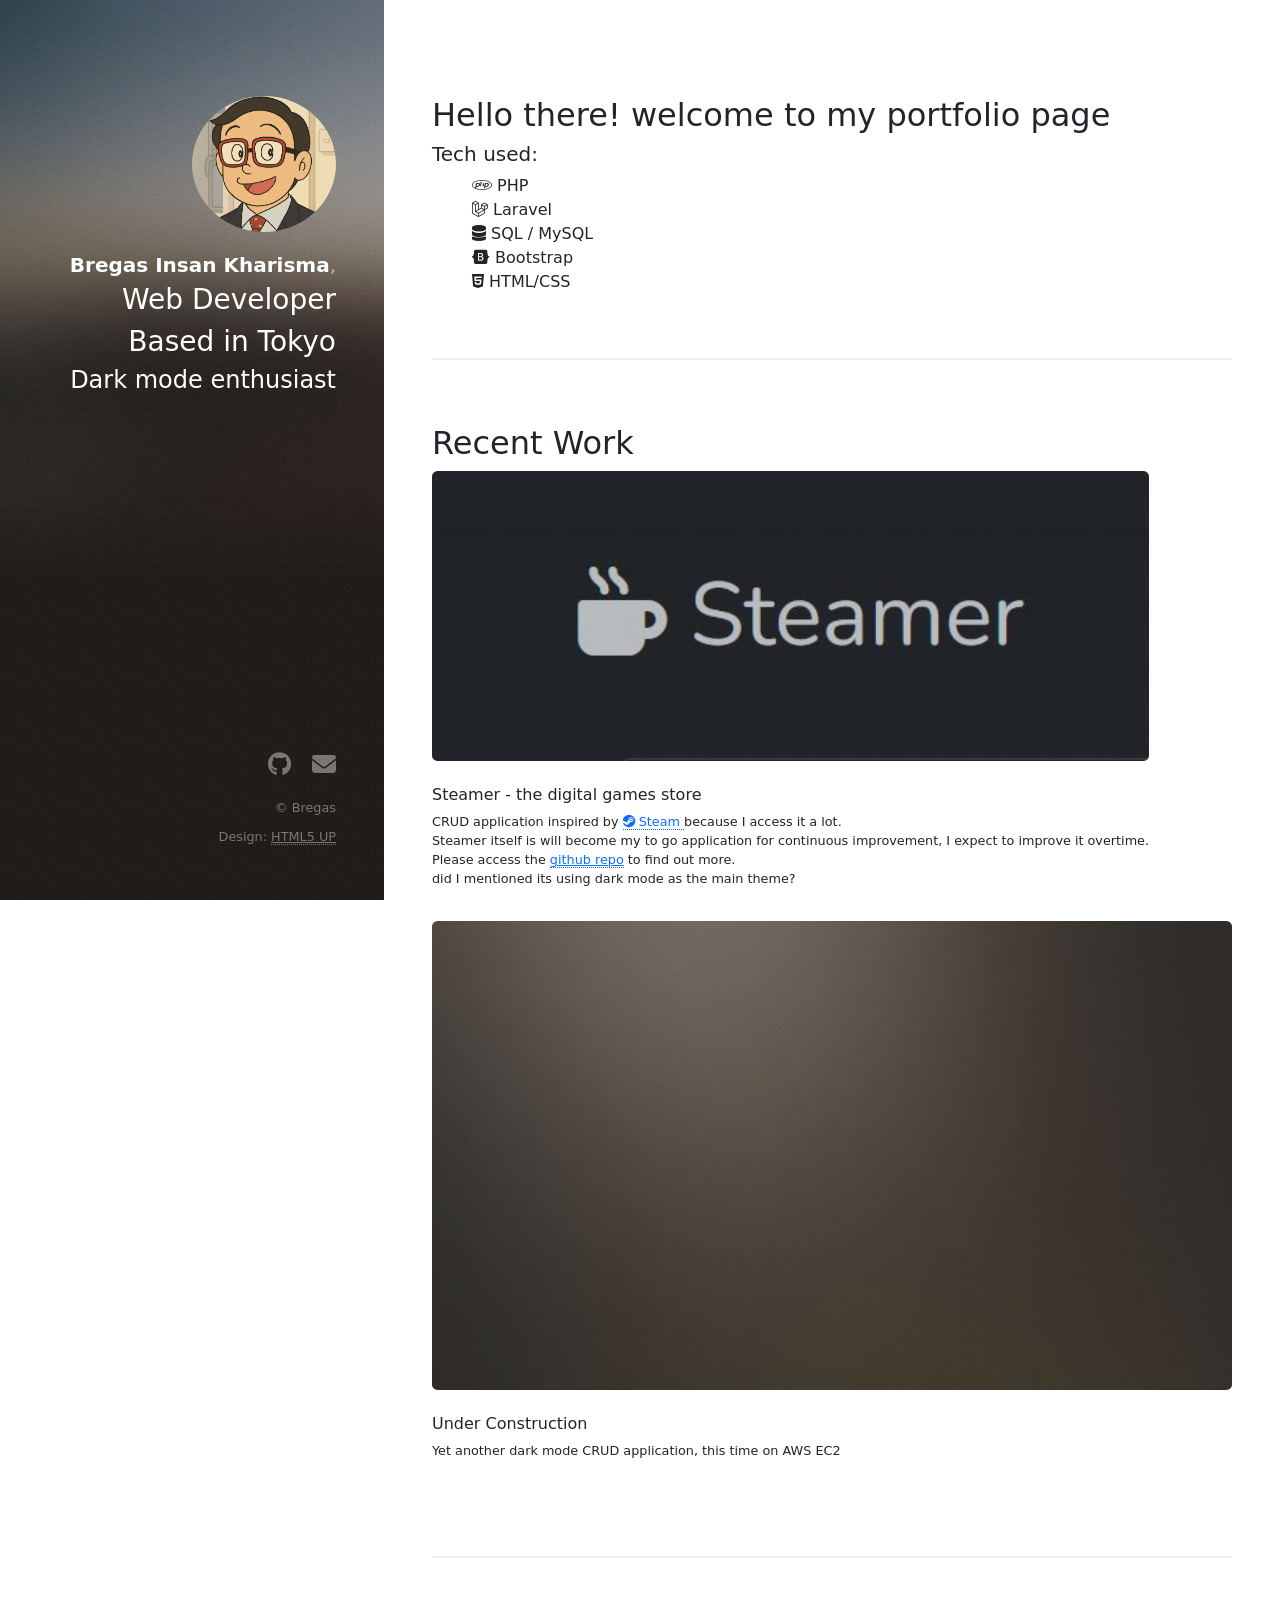
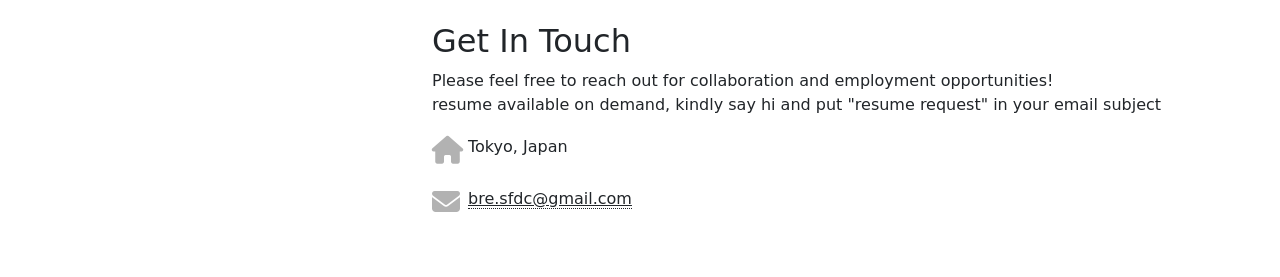
==== commit cf2fa869: "Update index.html" ====
--- a/index.html
+++ b/index.html
@@ -68,13 +68,14 @@
 						Steamer itself is will become my to go application for continuous improvement, I expect to
 						improve it overtime.<br>
 						Please access the <a href="https://github.com/Bregas-git/steamer" target="_blank">github
-							repo</a> to find out more.
+							repo</a> to find out more.<br>
+						did I mentioned its using dark mode as the main theme?
 					</p>
 				</article>
 				<article class="col- col-12-xsmall work-item md">
-					<a href="#" class="image fit thumb"><img src="images/thumbs/02.jpg" alt="" /></a>
+					<a href="http://13.239.226.221/" class="image fit thumb"><img src="images/thumbs/02.jpg" alt="" /></a>
 					<h3>Under Construction</h3>
-					<p>CRUD application</p>
+					<p>Yet another dark mode CRUD application, this time on AWS EC2</p>
 				</article>
 			</div>
 			<!-- <ul class="actions">
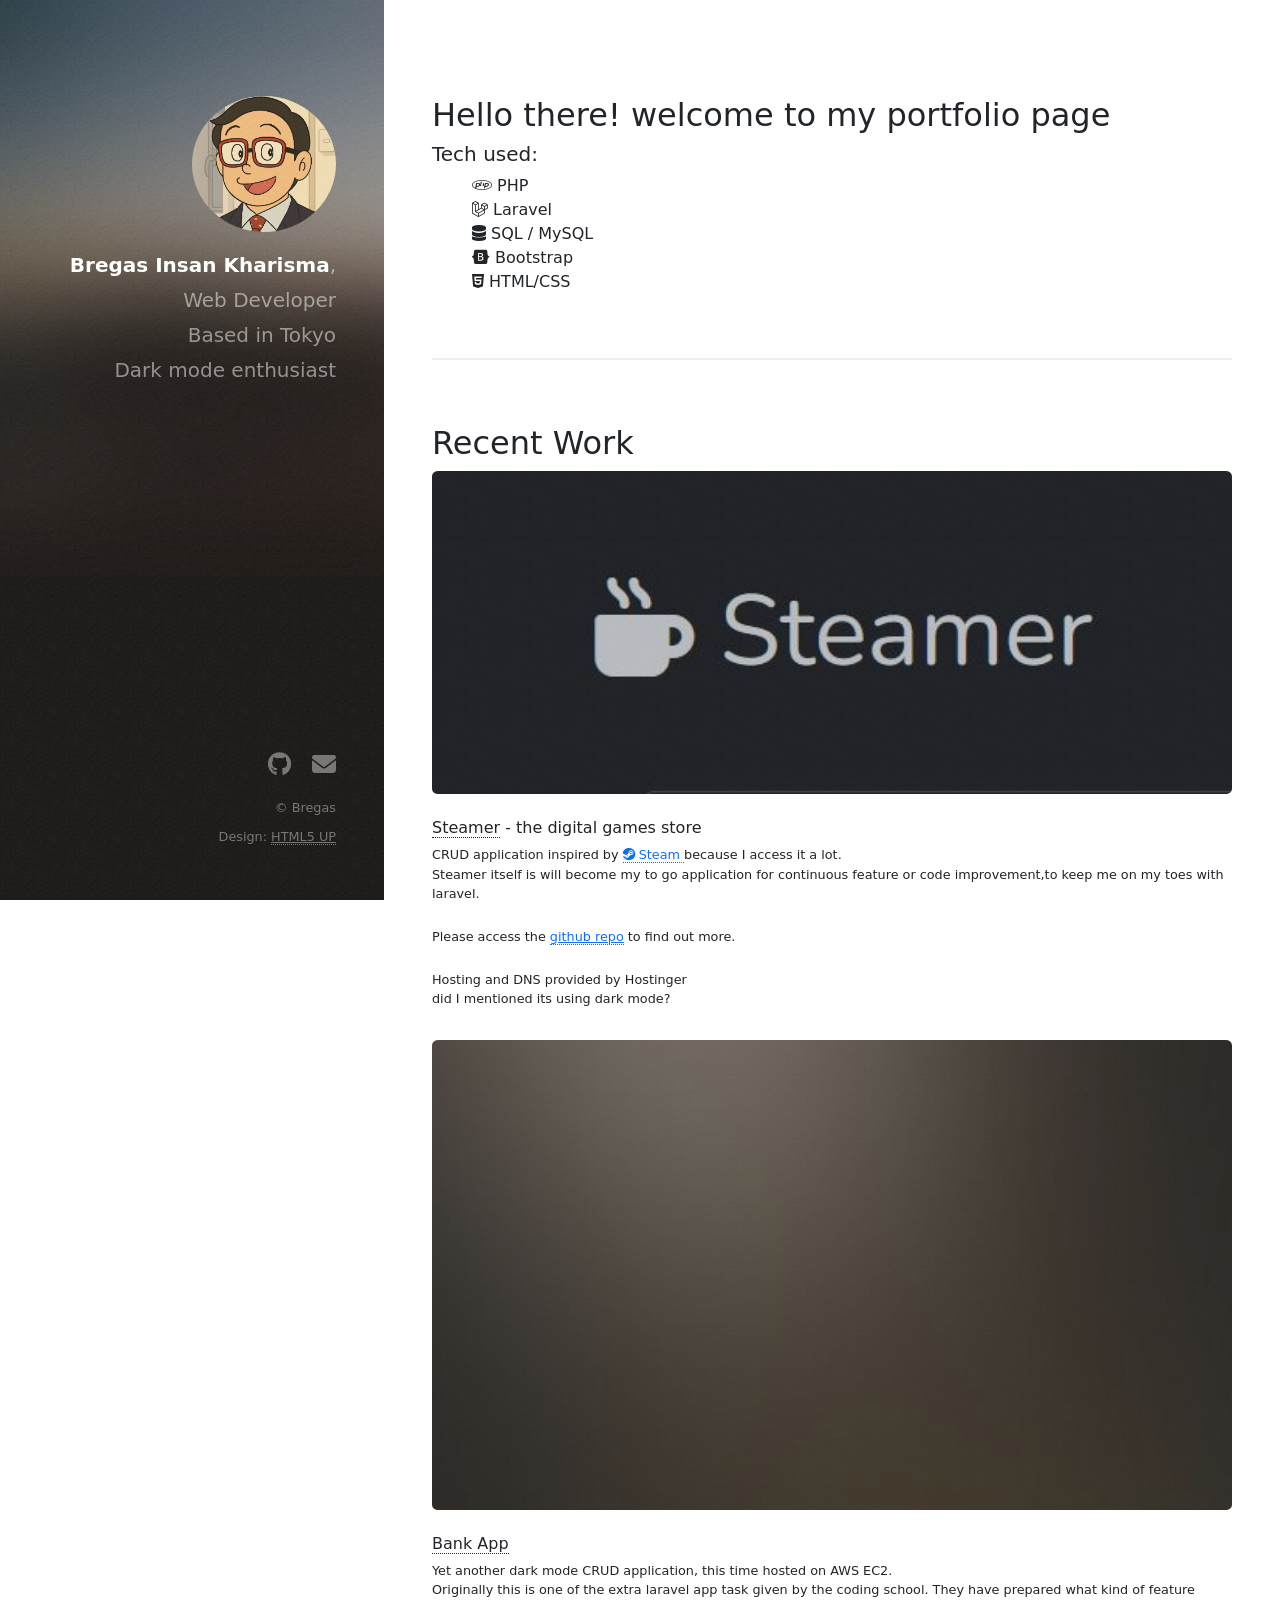
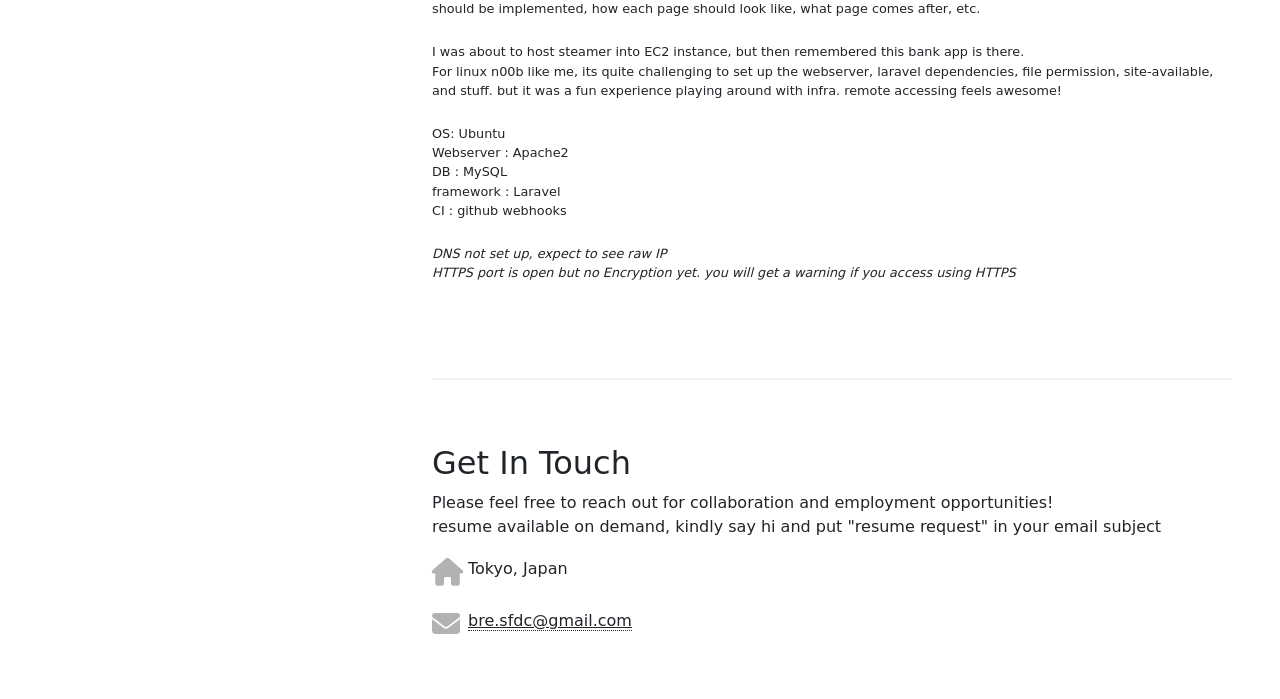
==== commit 49a2b0cb: "7/10/25 update" ====
--- a/index.html
+++ b/index.html
@@ -30,9 +30,9 @@
 		<div class="inner">
 			<img src="images/avatar.jpg" alt="" class="image avatar" />
 			<h1><strong>Bregas Insan Kharisma</strong>,</h1>
-			<h3>Web Developer</h3>
-			<h3>Based in Tokyo</h3>
-			<h4>Dark mode enthusiast</h4>
+			<h1>Web Developer</h1>
+			<h1>Based in Tokyo</h1>
+			<h1>Dark mode enthusiast</h1>
 		</div>
 	</header>
 
@@ -61,21 +61,44 @@
 				<article class="col-auto col-12-xsmall work-item">
 					<a href="https://bre-portfolio.fun/" class="image fit thumb" target="_blank"><img
 							src="images/thumbs/steamer.JPG" alt="steamer" /></a>
-					<h3>Steamer - the digital games store</h3>
+					<h3><a href="https://bre-portfolio.fun">Steamer</a> - the digital games store</h3>
 					<p>CRUD application inspired by <a href="https://store.steampowered.com/"
 							class="text-decoration-none" target="_blank"><i class="fa-brands fa-steam"></i> Steam
-						</a> because I access it a lot.<br>
-						Steamer itself is will become my to go application for continuous improvement, I expect to
-						improve it overtime.<br>
-						Please access the <a href="https://github.com/Bregas-git/steamer" target="_blank">github
-							repo</a> to find out more.<br>
-						did I mentioned its using dark mode as the main theme?
-					</p>
+						</a> because I access it a lot.</p>
+					<p>Steamer itself is will become my to go application for continuous feature or code improvement,to
+						keep me on my toes with laravel.</p>
+					<br>
+					<p>Please access the <a href="https://github.com/Bregas-git/steamer" target="_blank">github
+							repo</a> to find out more.</p>
+					<br>
+					<p>Hosting and DNS provided by Hostinger</p>
+					<p>did I mentioned its using dark mode?</p>
+
 				</article>
-				<article class="col- col-12-xsmall work-item md">
-					<a href="http://13.239.226.221/" class="image fit thumb"><img src="images/thumbs/02.jpg" alt="" /></a>
-					<h3>Under Construction</h3>
-					<p>Yet another dark mode CRUD application, this time on AWS EC2</p>
+				<article class="col-12-xsmall work-item md">
+					<a href="http://13.239.226.221/" class="image fit thumb"><img src="images/thumbs/02.jpg"
+							alt="" /></a>
+					<h3><a href="http://13.239.226.221/">Bank App</a></h3>
+					<p>Yet another dark mode CRUD application, this time hosted on AWS EC2.</p>
+					<p>Originally this is one of the extra laravel app task given by the coding school. They have
+						prepared what kind of feature should be implemented, how each page should look like, what page
+						comes after, etc.</p><br>
+					<p>I was about to host steamer into EC2 instance, but then remembered this bank app is there.</p>
+
+					<p>For linux n00b like me, its quite challenging to set up the webserver, laravel dependencies, file
+						permission, site-available, and stuff. but it was a fun experience playing around with infra.
+						remote accessing feels awesome!</p>
+					<br>
+					<p>OS: Ubuntu</p>
+					<p>Webserver : Apache2</p>
+					<p>DB : MySQL</p>
+					<p>framework : Laravel</p>
+					<p>CI : github webhooks</p>
+					<br>
+					<p><i>DNS not set up, expect to see raw IP</i></p>
+					<p><i>HTTPS port is open but no Encryption yet. you will get a warning if you access using HTTPS</i></p>
+
+
 				</article>
 			</div>
 			<!-- <ul class="actions">
@@ -449,4 +472,4 @@
 
 </body>
 
-</html>
+</html>
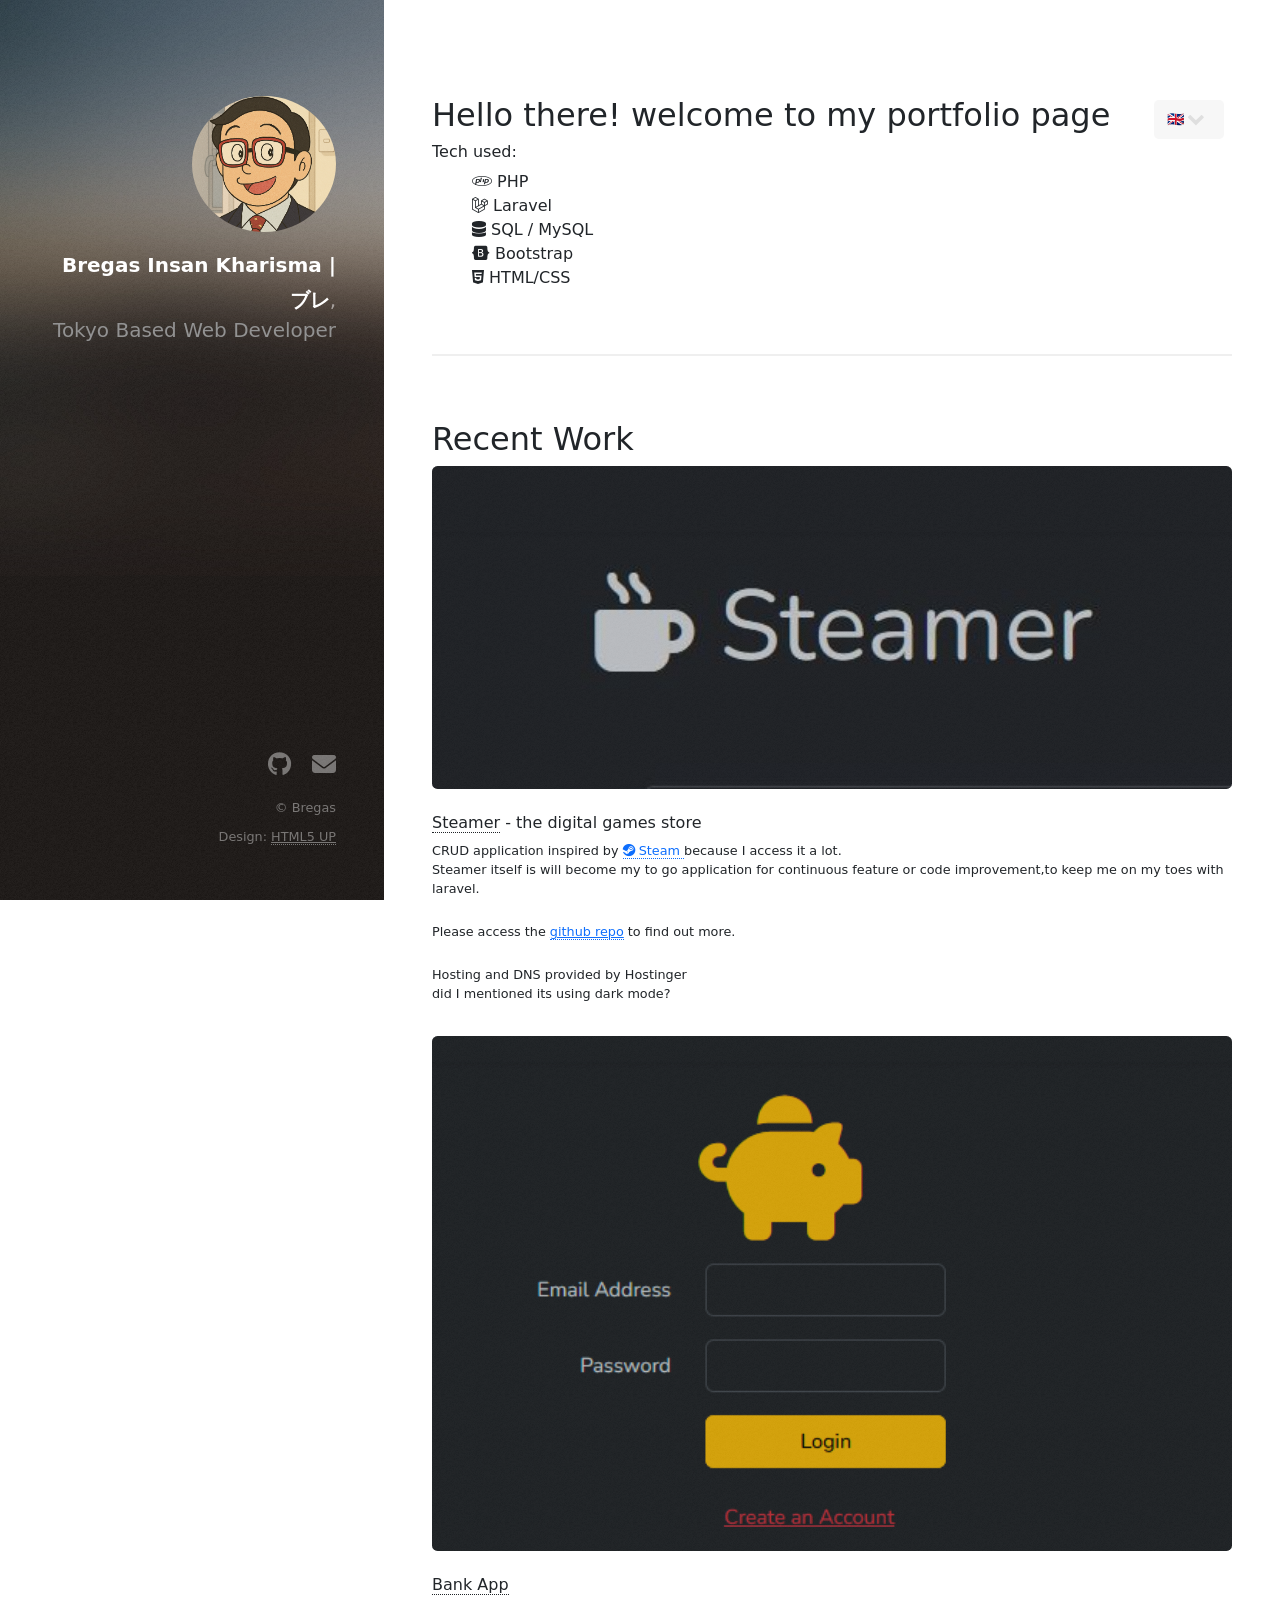
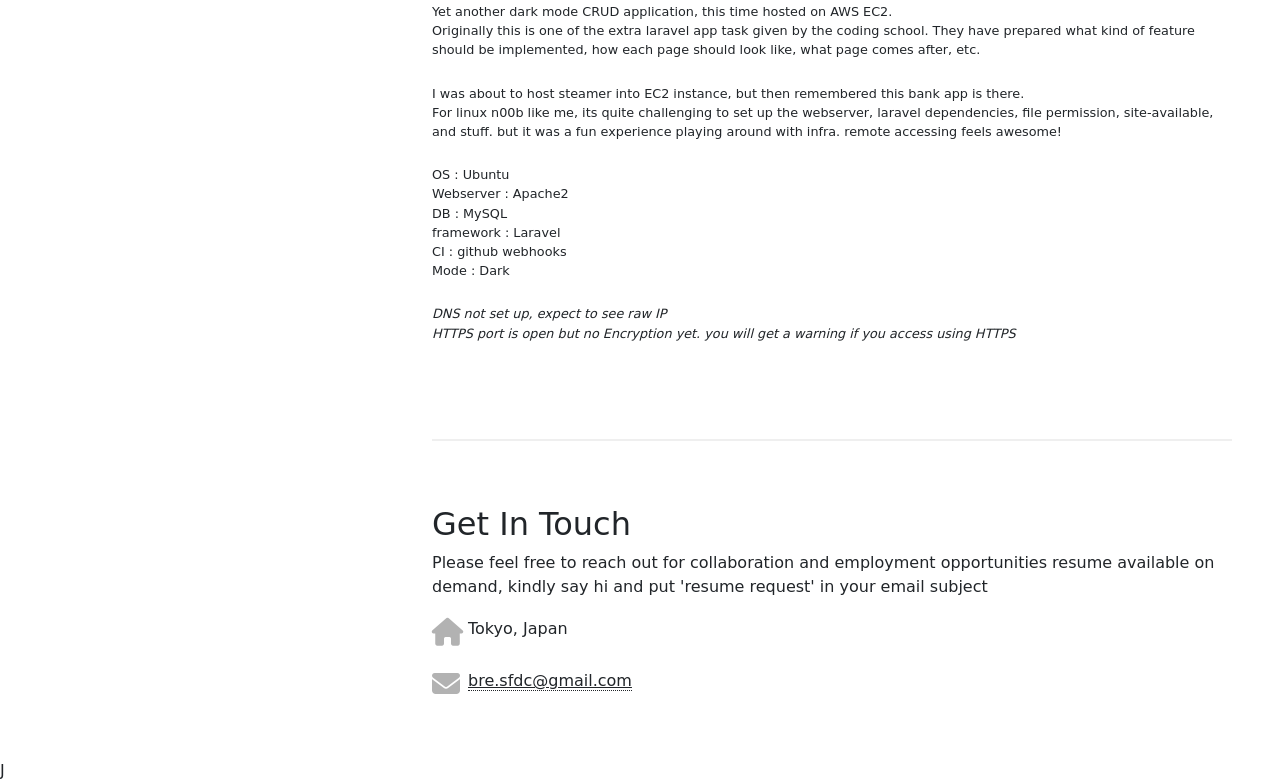
==== commit 90de5ab6: "25/10/8 update" ====
--- a/index.html
+++ b/index.html
@@ -29,10 +29,8 @@
 	<header id="header">
 		<div class="inner">
 			<img src="images/avatar.jpg" alt="" class="image avatar" />
-			<h1><strong>Bregas Insan Kharisma</strong>,</h1>
-			<h1>Web Developer</h1>
-			<h1>Based in Tokyo</h1>
-			<h1>Dark mode enthusiast</h1>
+			<h1><strong>Bregas Insan Kharisma | ブレ</strong>,</h1>
+			<h3>Tokyo Based Web Developer</h3>
 		</div>
 	</header>
 
@@ -42,9 +40,19 @@
 		<!-- One -->
 		<section id="one">
 			<header class="major">
-				<h2>Hello there! welcome to my portfolio page</h2>
+				<!-- language selector -->
+				<div class="lang-button float-end">
+					<button class="btn btn-sm border-0">
+						<select id="lang-selector">
+							<option value="en">🇬🇧</option>
+							<option value="jp">🇯🇵</option>
+						</select>
+					</button>
+				</div>
+				<h2 data-i18n="greeting">Hello there! welcome to my portfolio page</h2>
 			</header>
-			<h5>Tech used:</h5>
+				<!-- techlist -->
+			<h5 data-i18n="stack">Tech used:</h5>
 			<ul class="action" style="list-style: none;">
 				<li><i class="fa-brands fa-php"></i> PHP</li>
 				<li><i class="fa-brands fa-laravel"></i> Laravel</li>
@@ -76,7 +84,7 @@
 
 				</article>
 				<article class="col-12-xsmall work-item md">
-					<a href="http://13.239.226.221/" class="image fit thumb"><img src="images/thumbs/02.jpg"
+					<a href="http://13.239.226.221/" class="image fit thumb"><img src="images/thumbs/bank-app.jpg"
 							alt="" /></a>
 					<h3><a href="http://13.239.226.221/">Bank App</a></h3>
 					<p>Yet another dark mode CRUD application, this time hosted on AWS EC2.</p>
@@ -89,14 +97,16 @@
 						permission, site-available, and stuff. but it was a fun experience playing around with infra.
 						remote accessing feels awesome!</p>
 					<br>
-					<p>OS: Ubuntu</p>
+					<p>OS : Ubuntu</p>
 					<p>Webserver : Apache2</p>
 					<p>DB : MySQL</p>
 					<p>framework : Laravel</p>
 					<p>CI : github webhooks</p>
+					<p>Mode : Dark</p>
 					<br>
 					<p><i>DNS not set up, expect to see raw IP</i></p>
-					<p><i>HTTPS port is open but no Encryption yet. you will get a warning if you access using HTTPS</i></p>
+					<p><i>HTTPS port is open but no Encryption yet. you will get a warning if you access using HTTPS</i>
+					</p>
 
 
 				</article>
@@ -108,8 +118,9 @@
 
 		<!-- Three -->
 		<section id="three">
-			<h2>Get In Touch</h2>
-			<p>Please feel free to reach out for collaboration and employment opportunities! <br>
+			<h2 data-i18n="contact_head">Get In Touch</h2>
+			<p data-i18n="closing_remark">Please feel free to reach out for collaboration and employment opportunities!
+				<br>
 				resume available on demand, kindly say hi and put "resume request" in your email subject
 			</p>
 			<div class="col-4 col-12-small">
@@ -442,10 +453,7 @@
 								</div>
 							</div> -->
 	</section>
-
 	</section>
-
-
 	</div>
 
 	<!-- Footer -->
@@ -470,6 +478,46 @@
 	<script src="assets/js/util.js"></script>
 	<script src="assets/js/main.js"></script>
 
-</body>
+	<script>
+		const translations = {
+			en: {
+				greeting: "Hello there! welcome to my portfolio page",
+				stack: "Tech used:",
+				contact_head: "Get In Touch",
+				closing_remark: "Please feel free to reach out for collaboration and employment opportunities resume available on demand, kindly say hi and put 'resume request' in your email subject"
+			},
+			jp: {
+				greeting: "ようこそ！ブレのポートフォリオへ",
+				stack: "使用ツール",
+				contact_head: "ご連絡",
+				closing_remark: "ご協業や採用に関するお問い合わせはお気軽にご連絡ください。履歴書・職務経歴書ご希望の場合、メールの件名に「履歴書お願いします」と一言ご記載いただければ結構です！お気軽にとお声がけください~"
+			}
+		};
+	</script>
+
+	<script>
+
+		const selector = document.getElementById('lang-selector');
+
+		function updateLanguage(lang) {
+			document.querySelectorAll('[data-i18n]').forEach(el => {
+				const key = el.getAttribute('data-i18n');
+				el.textContent = translations[lang][key] || el.textContent;
+			});
+		}
+
+		selector.addEventListener('change', (e) => {
+			updateLanguage(e.target.value);
+		});
+
+		const savedLang = localStorage.getItem('lang') || 'en';
+		selector.value = savedLang;
+		updateLanguage(savedLang);
+
+		selector.addEventListener('change', (e) => {
+			localStorage.setItem('lang', e.target.value);
+		});
+	</script>
+</body>J
 
 </html>
--- a/assets/css/main.css
+++ b/assets/css/main.css
@@ -240,6 +240,13 @@
 	.align-right {
 		text-align: right;
 	}
+/* language button */
+
+.lang-button select {
+	/* position:fixed */
+}
+
+
 
 /* Container */
 
@@ -1791,7 +1798,11 @@
 	}
 
 	header.major h2 {
-		font-size: 2em;
+		font-size: em;
+	}
+
+	section h5 {
+		font-size: 1em;
 	}
 
 /* Form */
@@ -2073,7 +2084,7 @@
 				border-radius: 0.35em;
 				border: solid 3px rgba(255, 255, 255, 0.5);
 				color: #fff;
-				content: 'View';
+				content: 'Visit';
 				display: inline-block;
 				font-size: 0.8em;
 				font-weight: 400;
@@ -2628,7 +2639,7 @@
 		}
 
 		#header h2, #header h3, #header h4, #header h5, #header h6 {
-			color: #ffffff;
+			color: #929292;
 		}
 
 		#header h1 {
@@ -3001,7 +3012,7 @@
 				width: 30%;
 			}
 
-				#header h1 {
+				#header h1, #header h3 {
 					font-size: 1.25em;
 				}
 
@@ -3065,7 +3076,7 @@
 				display: block;
 			}
 
-				#header h1 {
+				#header h1 h3 {
 					font-size: 1.75em;
 				}
 
@@ -3144,6 +3155,10 @@
 				font-size: 1.35em;
 			}
 
+			section h5 {
+				font-size: 1em;
+			}
+
 		/* List */
 
 			ul.labeled-icons li {
@@ -3160,7 +3175,7 @@
 				padding: 2.25em 1.5em;
 			}
 
-				#header h1 {
+				#header h1 h3 {
 					font-size: 1.35em;
 				}
 
@@ -3204,7 +3219,7 @@
 				padding: 4.5em 1.5em;
 			}
 
-				#header h1 br {
+				#header h1 h3 br {
 					display: none;
 				}
 
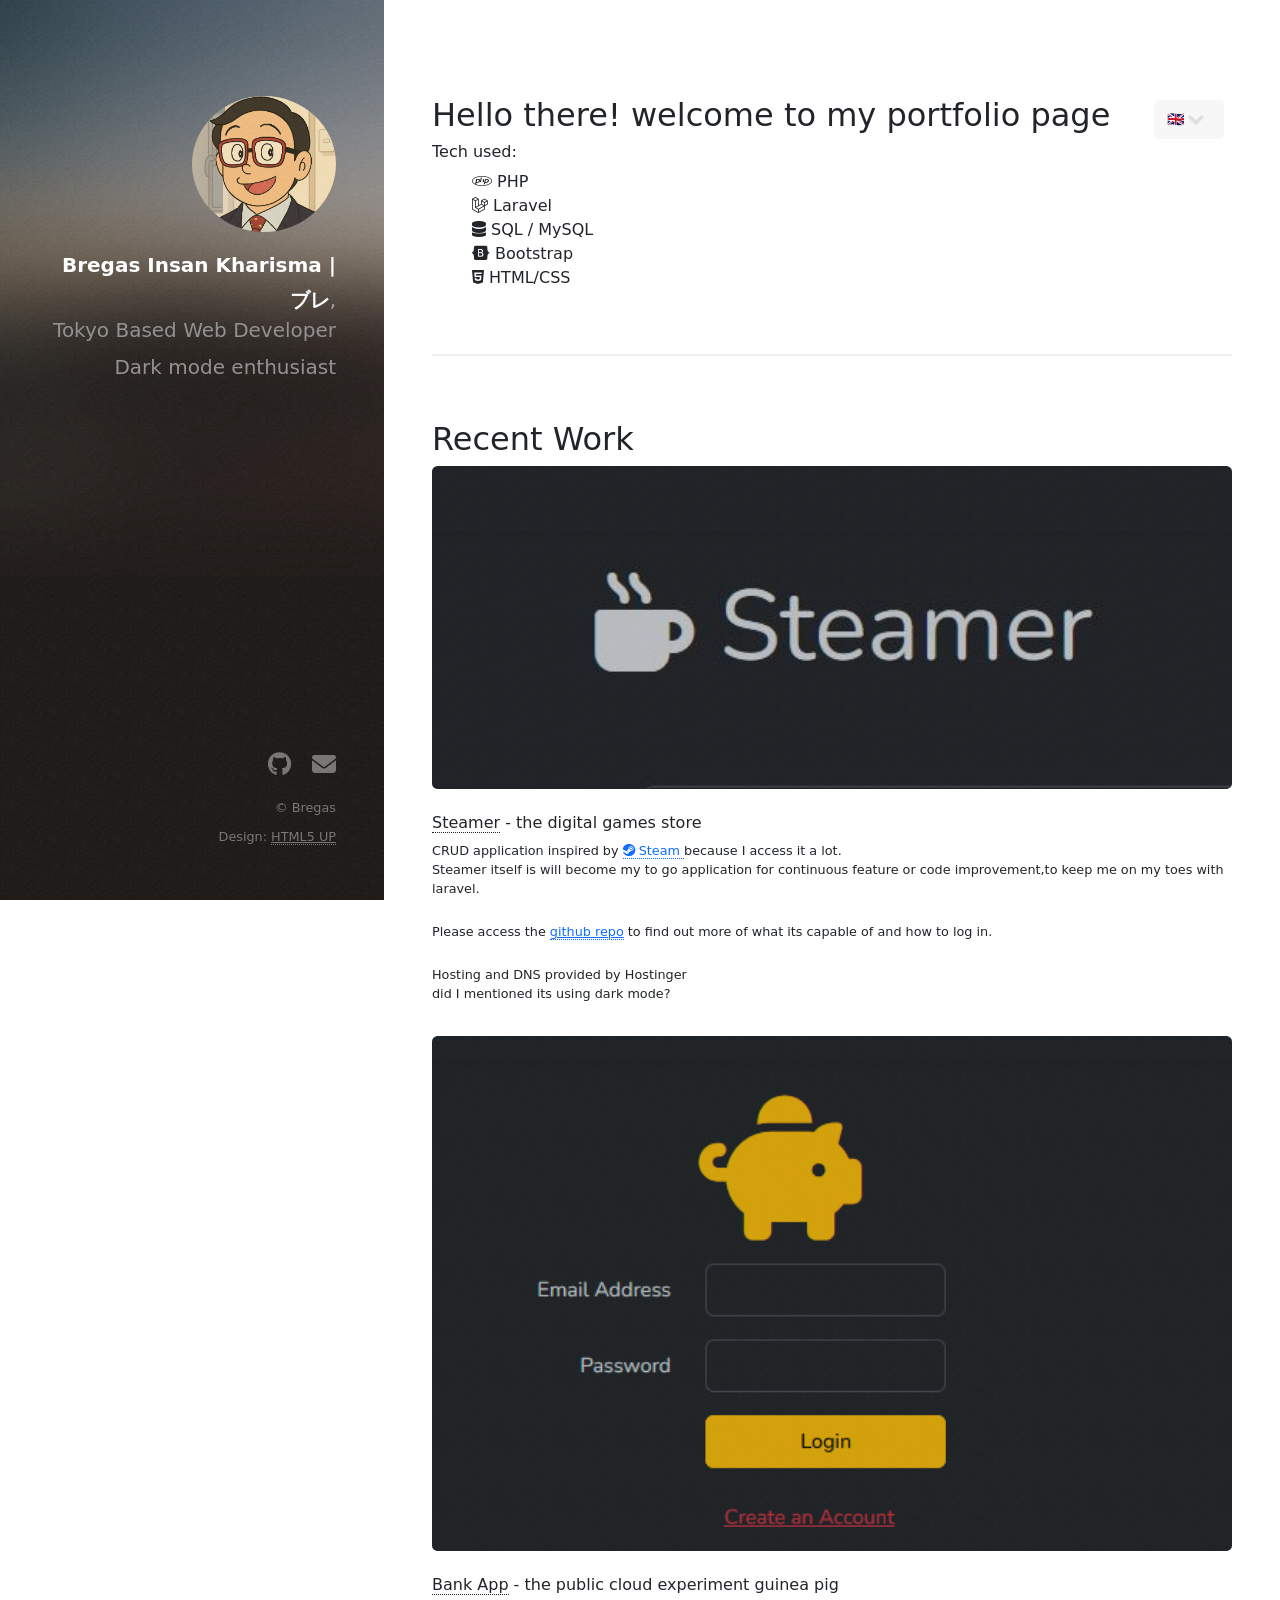
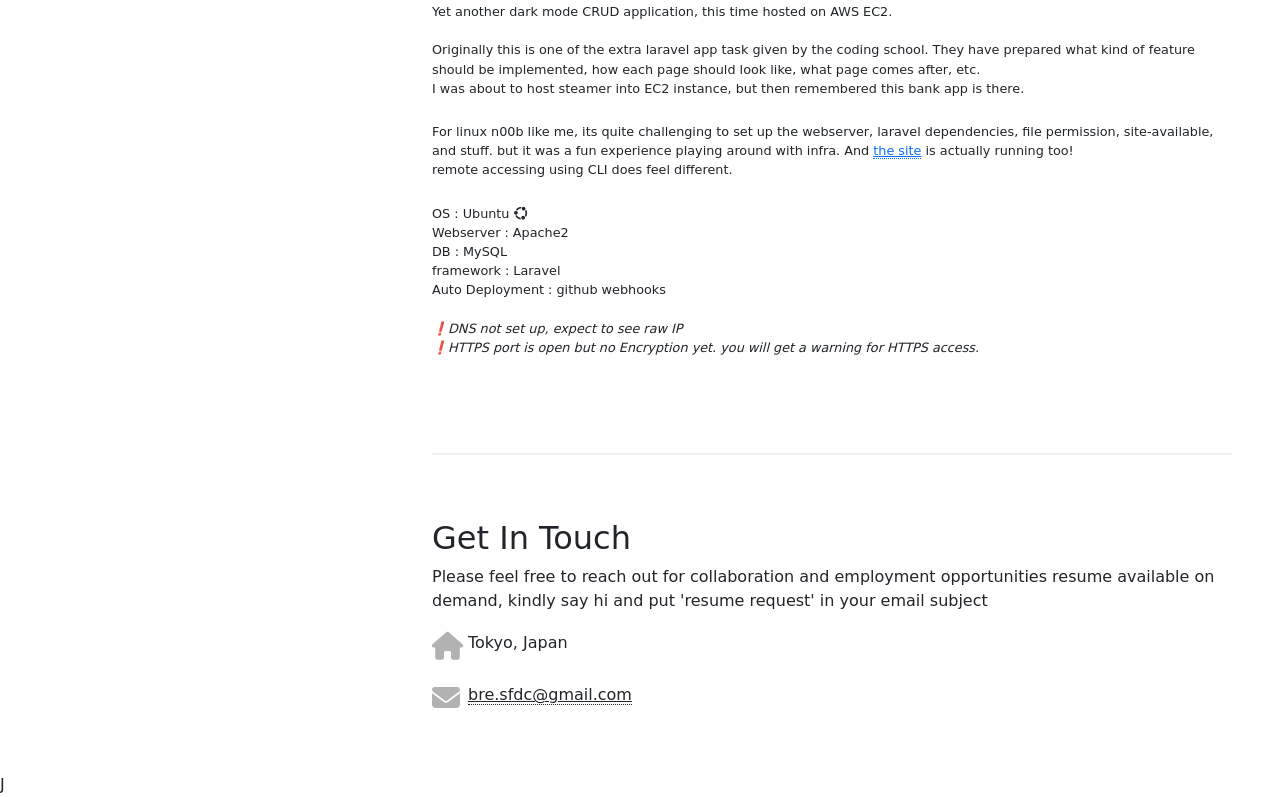
==== commit 9c3e4ce7: "25/10/8 PM update" ====
--- a/index.html
+++ b/index.html
@@ -31,6 +31,7 @@
 			<img src="images/avatar.jpg" alt="" class="image avatar" />
 			<h1><strong>Bregas Insan Kharisma | ブレ</strong>,</h1>
 			<h3>Tokyo Based Web Developer</h3>
+			<h1>Dark mode enthusiast</h1>
 		</div>
 	</header>
 
@@ -51,7 +52,7 @@
 				</div>
 				<h2 data-i18n="greeting">Hello there! welcome to my portfolio page</h2>
 			</header>
-				<!-- techlist -->
+			<!-- techlist -->
 			<h5 data-i18n="stack">Tech used:</h5>
 			<ul class="action" style="list-style: none;">
 				<li><i class="fa-brands fa-php"></i> PHP</li>
@@ -73,39 +74,41 @@
 					<p>CRUD application inspired by <a href="https://store.steampowered.com/"
 							class="text-decoration-none" target="_blank"><i class="fa-brands fa-steam"></i> Steam
 						</a> because I access it a lot.</p>
-					<p>Steamer itself is will become my to go application for continuous feature or code improvement,to
+					<p>Steamer itself is will become my to go application for continuous feature or
+						code improvement,to
 						keep me on my toes with laravel.</p>
 					<br>
-					<p>Please access the <a href="https://github.com/Bregas-git/steamer" target="_blank">github
-							repo</a> to find out more.</p>
+					<p>Please access the <a href="https://github.com/Bregas-git/steamer"
+							target="_blank">github
+							repo</a> to find out more of what its capable of and how to log in.</p>
 					<br>
-					<p>Hosting and DNS provided by Hostinger</p>
-					<p>did I mentioned its using dark mode?</p>
+					<p>Hosting and DNS provided by Hostinger <br>
+						did I mentioned its using dark mode?</p>
 
 				</article>
 				<article class="col-12-xsmall work-item md">
 					<a href="http://13.239.226.221/" class="image fit thumb"><img src="images/thumbs/bank-app.jpg"
 							alt="" /></a>
-					<h3><a href="http://13.239.226.221/">Bank App</a></h3>
-					<p>Yet another dark mode CRUD application, this time hosted on AWS EC2.</p>
-					<p>Originally this is one of the extra laravel app task given by the coding school. They have
+					<h3><a href="http://13.239.226.221/">Bank App</a> - the public cloud experiment guinea pig</h3>
+					<p>Yet another dark mode CRUD application, this time hosted on AWS EC2.<br><br>
+						Originally this is one of the extra laravel app task given by the coding school. They have
 						prepared what kind of feature should be implemented, how each page should look like, what page
-						comes after, etc.</p><br>
-					<p>I was about to host steamer into EC2 instance, but then remembered this bank app is there.</p>
-
+						comes after, etc.<br>
+						I was about to host steamer into EC2 instance, but then remembered this bank app is there.</p>
+					<br>
 					<p>For linux n00b like me, its quite challenging to set up the webserver, laravel dependencies, file
-						permission, site-available, and stuff. but it was a fun experience playing around with infra.
-						remote accessing feels awesome!</p>
+						permission, site-available, and stuff. but it was a fun experience playing around with infra. And <a href="http://13.239.226.221/">the site</a> is actually running too! <br>
+						remote accessing using CLI does feel different.</p>
 					<br>
-					<p>OS : Ubuntu</p>
-					<p>Webserver : Apache2</p>
-					<p>DB : MySQL</p>
-					<p>framework : Laravel</p>
-					<p>CI : github webhooks</p>
-					<p>Mode : Dark</p>
-					<br>
-					<p><i>DNS not set up, expect to see raw IP</i></p>
-					<p><i>HTTPS port is open but no Encryption yet. you will get a warning if you access using HTTPS</i>
+					<p>OS : Ubuntu <i class="fa-brands fa-ubuntu"></i><br>
+						Webserver : Apache2<br>
+						DB : MySQL<br>
+						framework : Laravel<br>
+						Auto Deployment : github webhooks<br>
+						<br>
+					</p>
+					<p ><i>❗DNS not set up, expect to see raw IP</i><br>
+						<i>❗HTTPS port is open but no Encryption yet. you will get a warning for HTTPS access.</i>
 					</p>
 
 
@@ -135,7 +138,7 @@
 					</li> -->
 					<li>
 						<h3 class="icon solid fa-envelope"><span class="label">Email</span></h3>
-						<a href="#">bre.sfdc@gmail.com</a>
+						<a href="mailto:bre.sfdc@gmail.com?subject=リクエスト">bre.sfdc@gmail.com</a>
 					</li>
 				</ul>
 			</div>
@@ -462,7 +465,7 @@
 			<ul class="icons">
 				<li><a href="https://github.com/Bregas-git" class="icon brands fa-github"><span
 							class="label">Twitter</span></a></li>
-				<li><a href="" class="icon solid fa-envelope"><span class="label">Email</span></a></li>
+				<li><a href="mailto:bre.sfdc@gmail.com?subject=リクエスト" class="icon solid fa-envelope"><span class="label">Email</span></a></li>
 			</ul>
 			<ul class="copyright">
 				<li>&copy; Bregas</li>
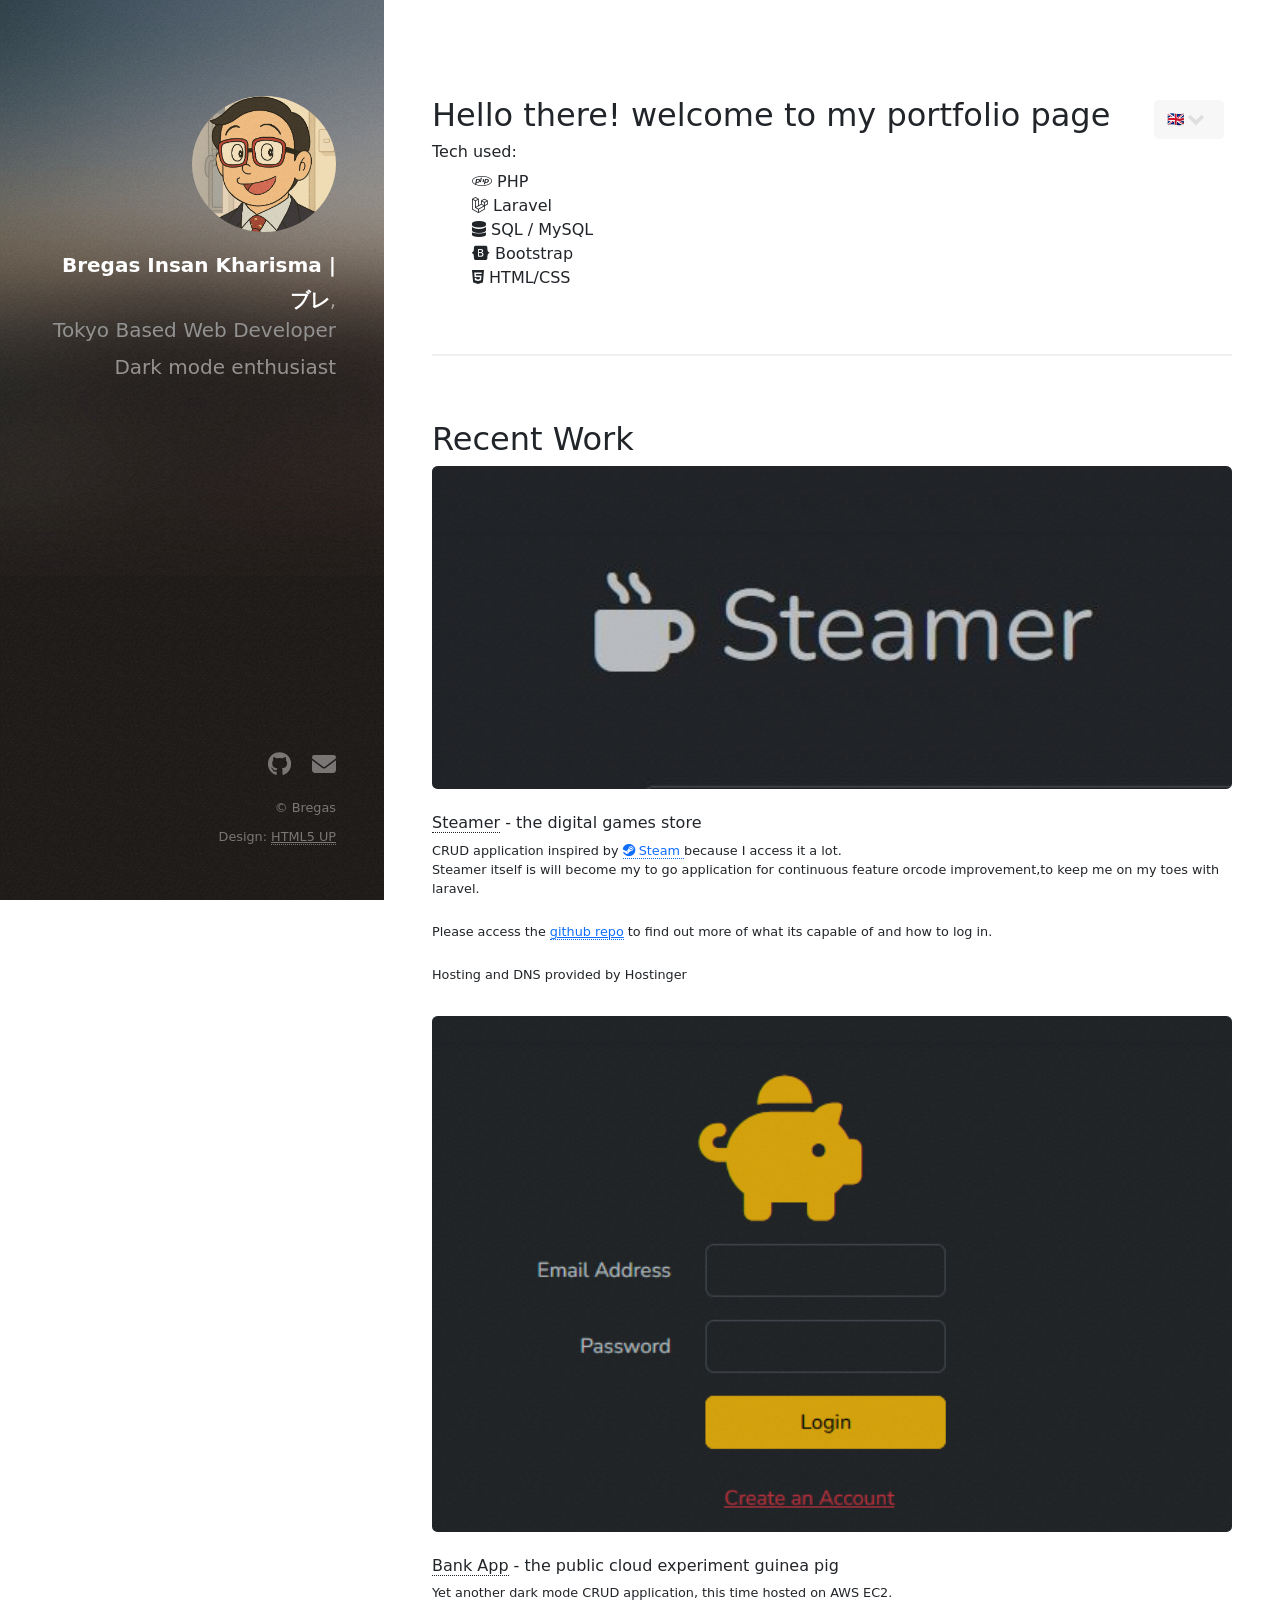
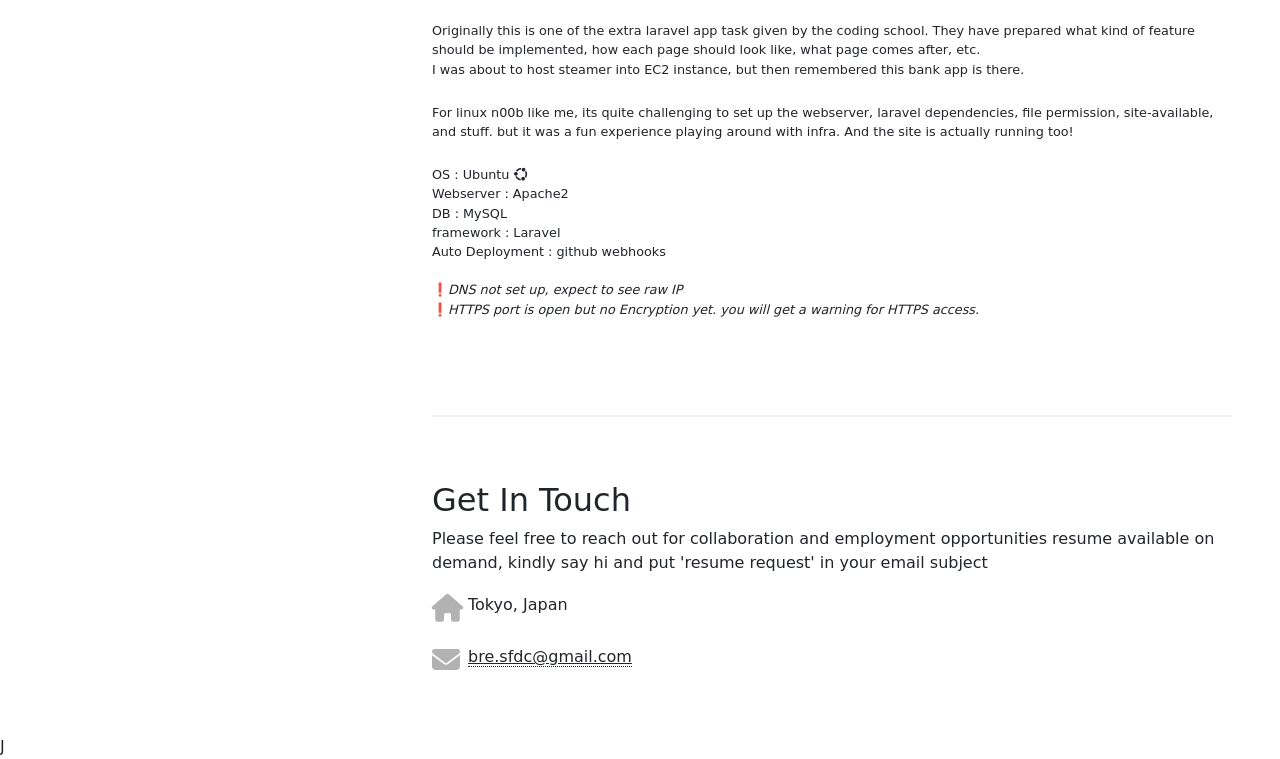
==== commit 17291df1: "translation update" ====
--- a/index.html
+++ b/index.html
@@ -71,34 +71,40 @@
 					<a href="https://bre-portfolio.fun/" class="image fit thumb" target="_blank"><img
 							src="images/thumbs/steamer.JPG" alt="steamer" /></a>
 					<h3><a href="https://bre-portfolio.fun">Steamer</a> - the digital games store</h3>
-					<p>CRUD application inspired by <a href="https://store.steampowered.com/"
-							class="text-decoration-none" target="_blank"><i class="fa-brands fa-steam"></i> Steam
-						</a> because I access it a lot.</p>
-					<p>Steamer itself is will become my to go application for continuous feature or
+					<p><span data-i18n="steamer1">CRUD application inspired by</span> <a
+							href="https://store.steampowered.com/" class="text-decoration-none" target="_blank"><i
+								class="fa-brands fa-steam"></i> Steam
+						</a><span data-i18n="steamer2"> because I access it a lot.</span></p>
+					<p data-i18n="steamer3">Steamer itself is will become my to go application for continuous feature or
 						code improvement,to
 						keep me on my toes with laravel.</p>
 					<br>
-					<p>Please access the <a href="https://github.com/Bregas-git/steamer"
-							target="_blank">github
-							repo</a> to find out more of what its capable of and how to log in.</p>
+					<p> <span data-i18n="steamer4">Please access the </span><a
+							href="https://github.com/Bregas-git/steamer" target="_blank">github
+							repo</a><span data-i18n="steamer5"> to find out more of what its capable of and how to log
+							in.</span></p>
 					<br>
-					<p>Hosting and DNS provided by Hostinger <br>
-						did I mentioned its using dark mode?</p>
+					<p data-i18n="steamer6">Hosting and DNS provided by Hostinger</p>
 
 				</article>
 				<article class="col-12-xsmall work-item md">
 					<a href="http://13.239.226.221/" class="image fit thumb"><img src="images/thumbs/bank-app.jpg"
 							alt="" /></a>
-					<h3><a href="http://13.239.226.221/">Bank App</a> - the public cloud experiment guinea pig</h3>
-					<p>Yet another dark mode CRUD application, this time hosted on AWS EC2.<br><br>
-						Originally this is one of the extra laravel app task given by the coding school. They have
-						prepared what kind of feature should be implemented, how each page should look like, what page
-						comes after, etc.<br>
-						I was about to host steamer into EC2 instance, but then remembered this bank app is there.</p>
+					<h3><a href="http://13.239.226.221/">Bank App</a> - <span data-i18n="bankapp1">the public cloud
+							experiment guinea pig</span></h3>
+					<p><span data-i18n="bankapp2">Yet another dark mode CRUD application, this time hosted on AWS
+							EC2.</span><br><br><span data-i18n="bankapp3">
+							Originally this is one of the extra laravel app task given by the coding school. They have
+							prepared what kind of feature should be implemented, how each page should look like, what
+							page
+							comes after, etc.</span><br><span data-i18n="bankapp4">
+							I was about to host steamer into EC2 instance, but then remembered this bank app is
+							there.</span></p>
 					<br>
-					<p>For linux n00b like me, its quite challenging to set up the webserver, laravel dependencies, file
-						permission, site-available, and stuff. but it was a fun experience playing around with infra. And <a href="http://13.239.226.221/">the site</a> is actually running too! <br>
-						remote accessing using CLI does feel different.</p>
+					<p data-i18n="bankapp5">For linux n00b like me, its quite challenging to set up the webserver,
+						laravel dependencies, file
+						permission, site-available, and stuff. but it was a fun experience playing around with infra.
+						And the site is actually running too!</p>
 					<br>
 					<p>OS : Ubuntu <i class="fa-brands fa-ubuntu"></i><br>
 						Webserver : Apache2<br>
@@ -107,8 +113,9 @@
 						Auto Deployment : github webhooks<br>
 						<br>
 					</p>
-					<p ><i>❗DNS not set up, expect to see raw IP</i><br>
-						<i>❗HTTPS port is open but no Encryption yet. you will get a warning for HTTPS access.</i>
+					<p>❗<i><span data-i18n="bankapp6">DNS not set up, expect to see raw IP</span></i><br>
+						❗<i><span data-i18n="bankapp7">HTTPS port is open but no Encryption yet. you will get a warning
+								for HTTPS access.</span></i>
 					</p>
 
 
@@ -465,7 +472,8 @@
 			<ul class="icons">
 				<li><a href="https://github.com/Bregas-git" class="icon brands fa-github"><span
 							class="label">Twitter</span></a></li>
-				<li><a href="mailto:bre.sfdc@gmail.com?subject=リクエスト" class="icon solid fa-envelope"><span class="label">Email</span></a></li>
+				<li><a href="mailto:bre.sfdc@gmail.com?subject=リクエスト" class="icon solid fa-envelope"><span
+							class="label">Email</span></a></li>
 			</ul>
 			<ul class="copyright">
 				<li>&copy; Bregas</li>
@@ -486,12 +494,38 @@
 			en: {
 				greeting: "Hello there! welcome to my portfolio page",
 				stack: "Tech used:",
+				steamer1: "CRUD application inspired by",
+				steamer2: "because I access it a lot.",
+				steamer3: "Steamer itself is will become my to go application for continuous feature orcode improvement,to keep me on my toes with laravel.",
+				steamer4: "Please access the ",
+				steamer5: " to find out more of what its capable of and how to log in.",
+				steamer6: " Hosting and DNS provided by Hostinger",
+				bankapp1: "the public cloud experiment guinea pig",
+				bankapp2: "Yet another dark mode CRUD application, this time hosted on AWS EC2.",
+				bankapp3: "Originally this is one of the extra laravel app task given by the coding school. They have prepared what kind of feature should be implemented, how each page should look like, what page comes after, etc.",
+				bankapp4: "I was about to host steamer into EC2 instance, but then remembered this bank app is there.",
+				bankapp5: "For linux n00b like me, its quite challenging to set up the webserver, laravel dependencies, file permission, site-available, and stuff. but it was a fun experience playing around with infra. And the site is actually running too!",
+				bankapp6: "DNS not set up, expect to see raw IP",
+				bankapp7: "HTTPS port is open but no Encryption yet. you will get a warning for HTTPS access.",
 				contact_head: "Get In Touch",
 				closing_remark: "Please feel free to reach out for collaboration and employment opportunities resume available on demand, kindly say hi and put 'resume request' in your email subject"
 			},
 			jp: {
 				greeting: "ようこそ！ブレのポートフォリオへ",
 				stack: "使用ツール",
+				steamer1: "CRUDアプリ",
+				steamer2: "という人気なデジタルゲーム販売サイトにインスパイアされたサイトです。",
+				steamer3: "Steamerは、自分のLaravelスキルを常に磨くための「マイ開発アプリ」として、今後も機能追加やコード改善を続けていく予定です。",
+				steamer4: "機能の詳細やログイン方法などは、",
+				steamer5: " をご覧ください。",
+				steamer6: " ホスティングとDNSはHostingerを利用しています。",
+				bankapp1: "パブリッククラウド実験用ためのアプリ。",
+				bankapp2: "またまたダークモードのCRUDアプリですが、今回はAWS EC2上でホスティングしています。",
+				bankapp3: "もともとは、通っていたスクールで出された追加課題の一つで、実装すべき機能や画面構成などが事前に用意されていました。",
+				bankapp4: "当初はSteamerをEC2にデプロイしようと思っていましたが、「そういえばこの銀行アプリもあったな」と思い出してこっちを使いました。",
+				bankapp5: "Linux初心者の自分にとっては、Webサーバーの設定、Laravelの依存関係、ファイル権限、site-available設定など、いろいろ苦戦しましたが、インフラを触るのはとても楽しい経験でした。そして実際にちゃんと動いています！",
+				bankapp6: "DNSは未設定のため、IPアドレスでのアクセスになります",
+				bankapp7: "HTTPSポートは開放済みですが、暗号化はまだ行っていません（HTTPSアクセス時に警告が出ます）。",
 				contact_head: "ご連絡",
 				closing_remark: "ご協業や採用に関するお問い合わせはお気軽にご連絡ください。履歴書・職務経歴書ご希望の場合、メールの件名に「履歴書お願いします」と一言ご記載いただければ結構です！お気軽にとお声がけください~"
 			}
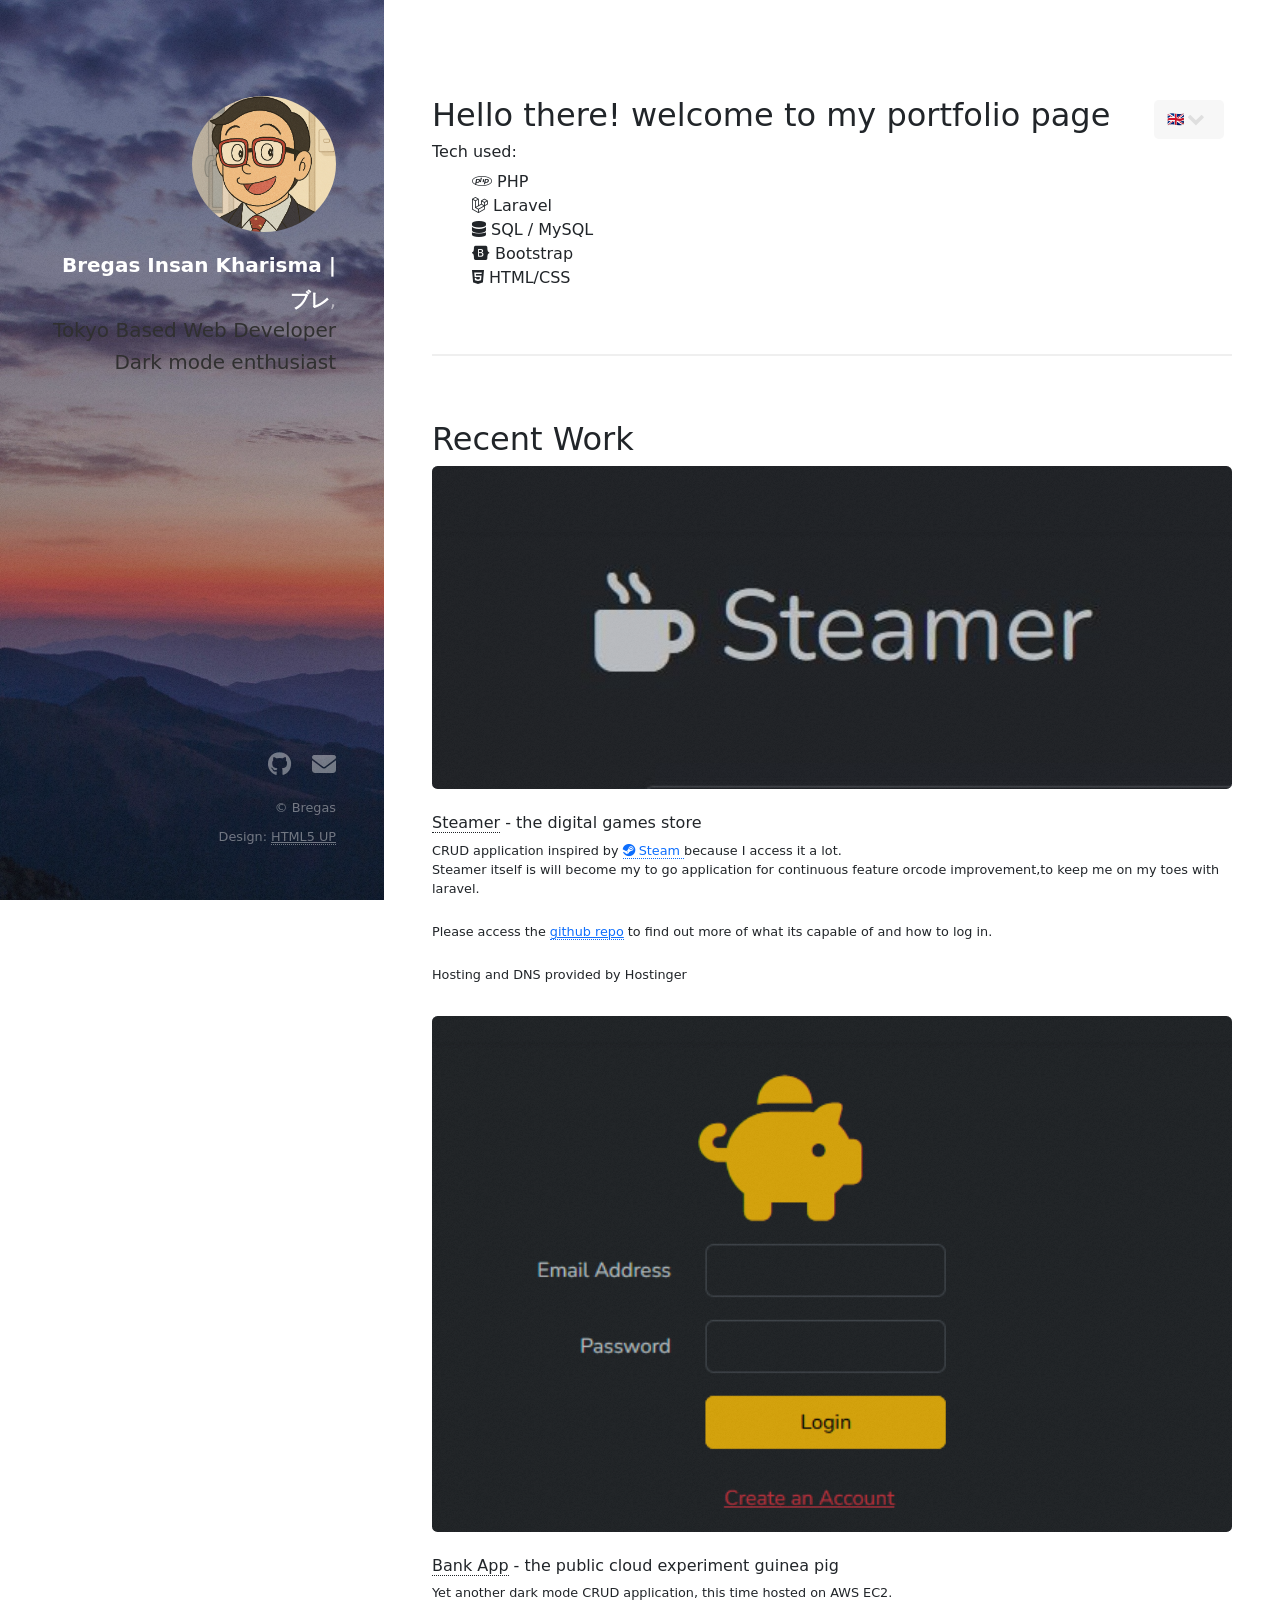
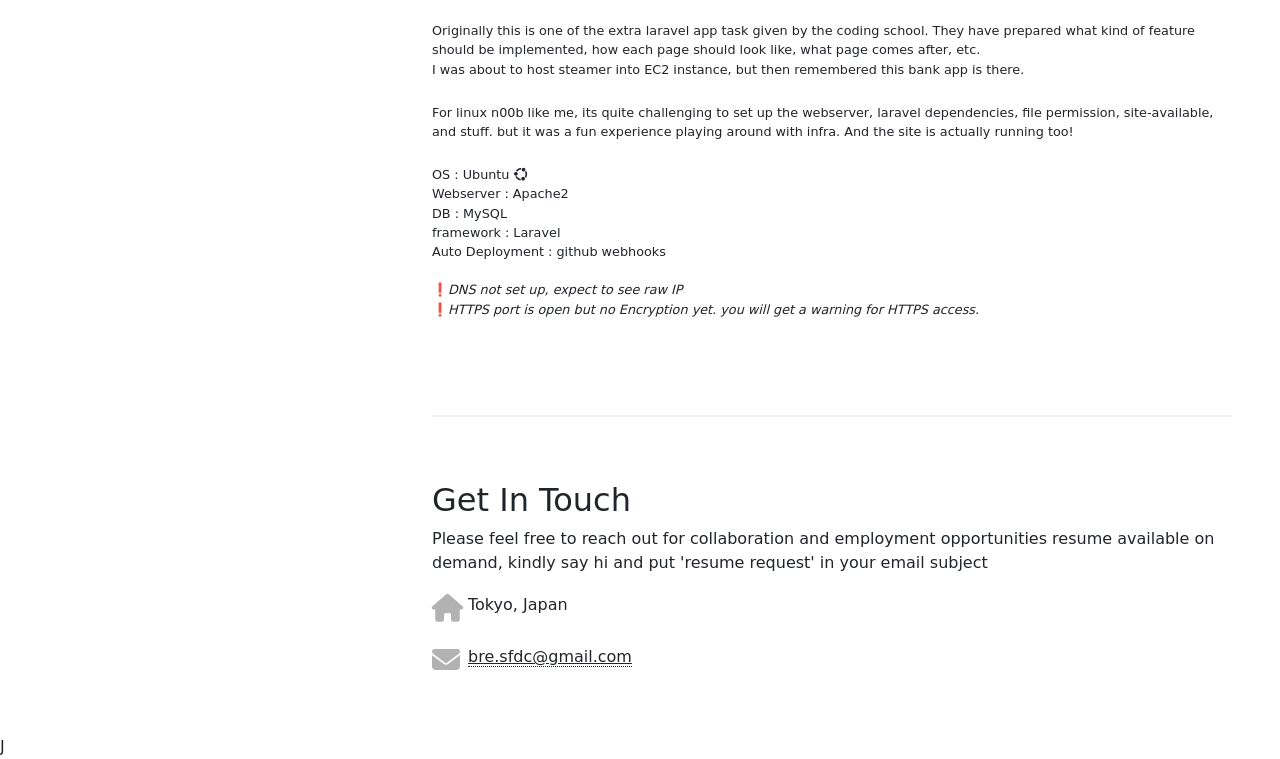
==== commit 4d36e0a0: "update" ====
--- a/index.html
+++ b/index.html
@@ -31,7 +31,7 @@
 			<img src="images/avatar.jpg" alt="" class="image avatar" />
 			<h1><strong>Bregas Insan Kharisma | ブレ</strong>,</h1>
 			<h3>Tokyo Based Web Developer</h3>
-			<h1>Dark mode enthusiast</h1>
+			<h3>Dark mode enthusiast</h3>
 		</div>
 	</header>
 
--- a/assets/css/main.css
+++ b/assets/css/main.css
@@ -2603,11 +2603,11 @@
 		-ms-justify-content: space-between;
 		justify-content: space-between;
 		background-color: #1f1815;
-		background-attachment: scroll,								scroll;
-		background-image: url("images/overlay.png"), url("../../images/bg.jpg");
+		background-attachment: fixed,								scroll;
+		background-image: url("images/overlay.png"), url("../../images/silhouette-2048x2048-15613.jpg");
 		background-position: top left,							top left;
 		background-repeat: repeat,								no-repeat;
-		background-size: auto,								150%;
+		background-size: auto,								175%;
 		color: rgba(255, 255, 255, 0.5);
 		height: 100%;
 		left: 0;
@@ -2639,7 +2639,7 @@
 		}
 
 		#header h2, #header h3, #header h4, #header h5, #header h6 {
-			color: #929292;
+			color: #303030;
 		}
 
 		#header h1 {
@@ -3087,9 +3087,9 @@
 		/* Footer */
 
 			#footer {
-				background-attachment: scroll;
+				background-attachment:fixed;
 				background-color: #1f1815;
-				background-image: url("images/overlay.png"), url("../../images/bg.jpg");
+				background-image: url("images/overlay.png"), url("../../images/silhouette-2048x2048-15613.jpg");
 				background-position: top left,						bottom center;
 				background-repeat: repeat,							no-repeat;
 				background-size: auto,							cover;
@@ -3152,7 +3152,7 @@
 			}
 
 			header.major h2 {
-				font-size: 1.35em;
+				font-size: 1.5em;
 			}
 
 			section h5 {
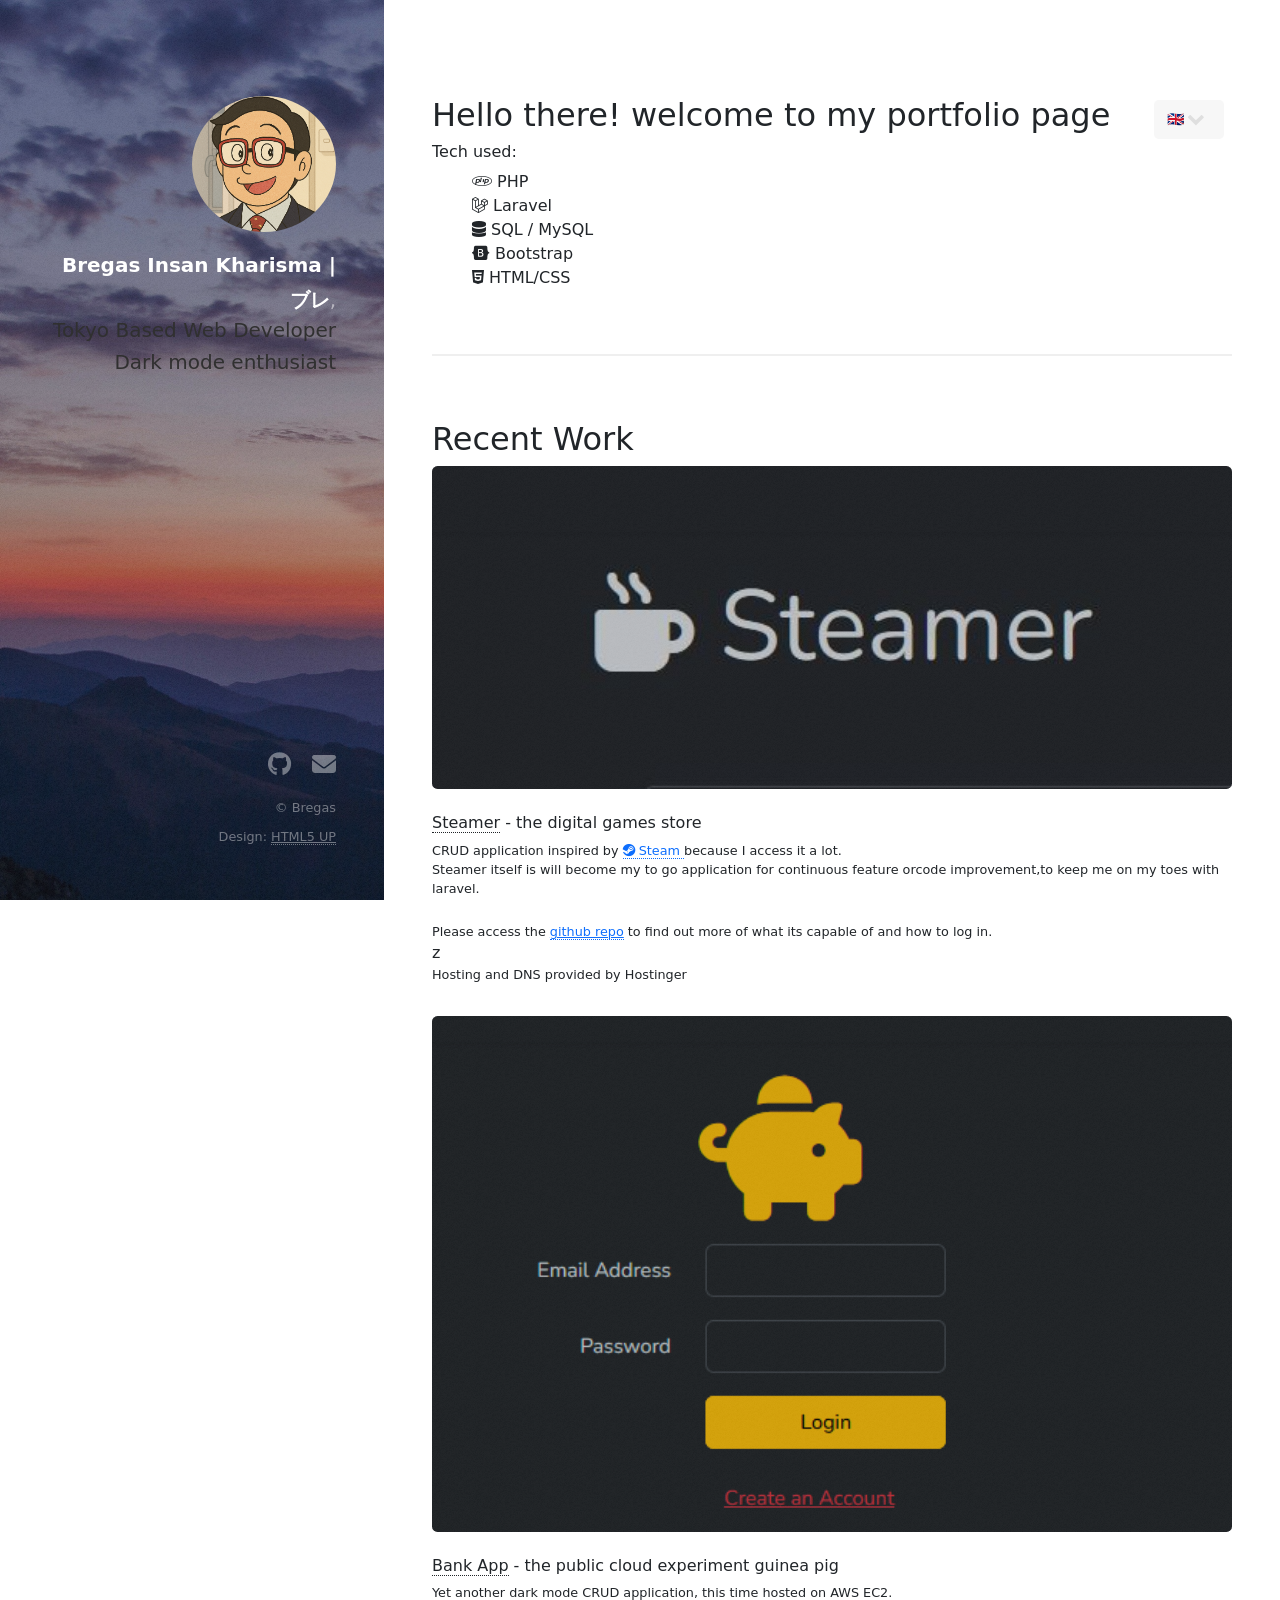
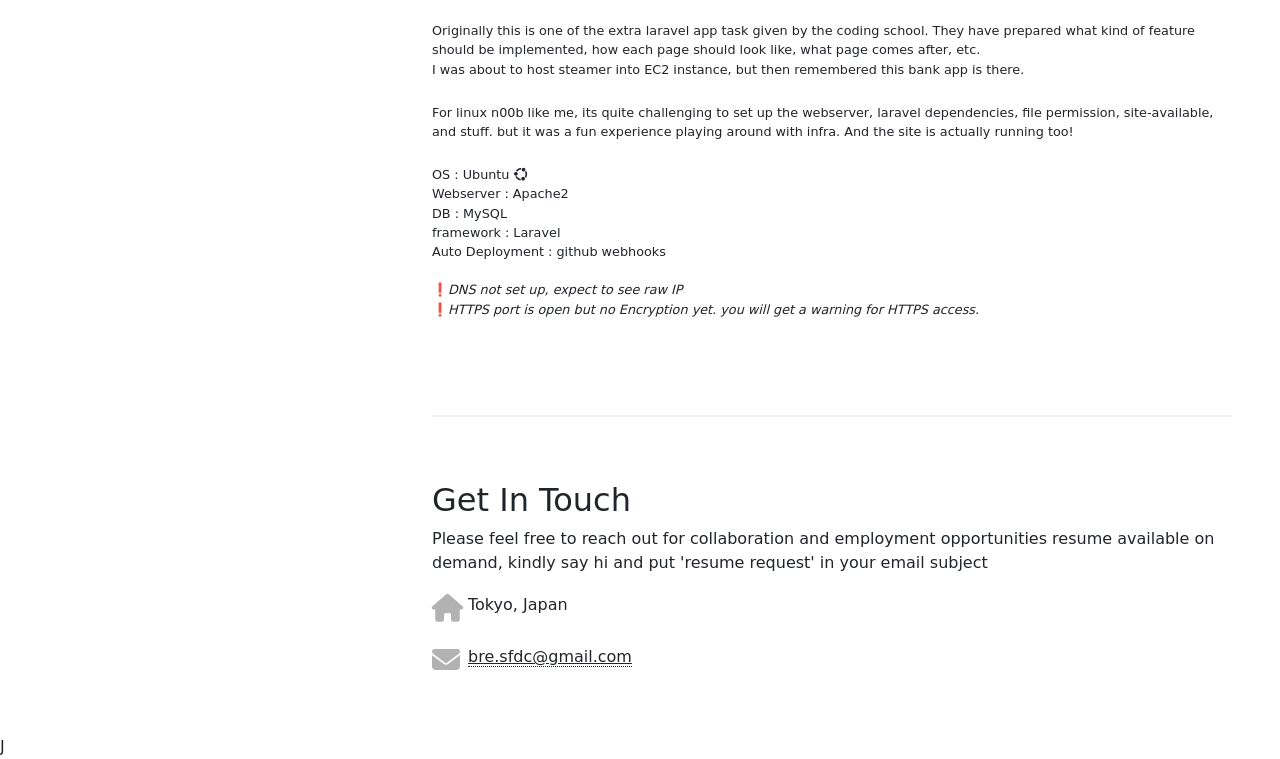
==== commit fddc87d6: "commit" ====
--- a/index.html
+++ b/index.html
@@ -82,7 +82,7 @@
 					<p> <span data-i18n="steamer4">Please access the </span><a
 							href="https://github.com/Bregas-git/steamer" target="_blank">github
 							repo</a><span data-i18n="steamer5"> to find out more of what its capable of and how to log
-							in.</span></p>
+							in.</span></p>z
 					<br>
 					<p data-i18n="steamer6">Hosting and DNS provided by Hostinger</p>
 
